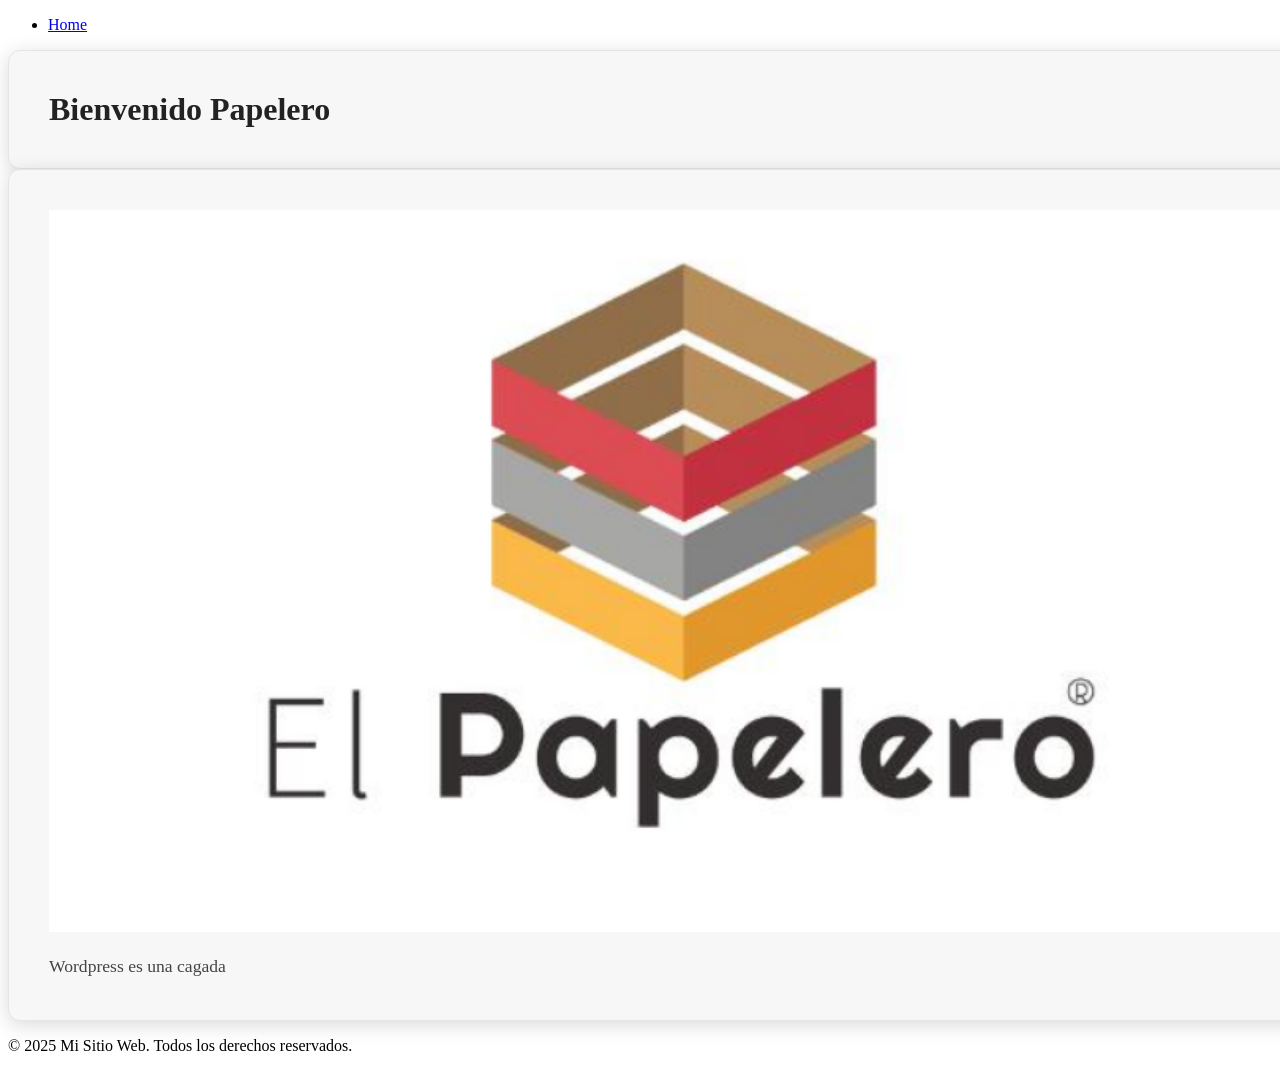
==== mySite/index.html @ 9d6e3746 "Primer commit web pape" ====
<!DOCTYPE html>
<html lang="es">

<head>
    <meta charset="UTF-8">
    <meta name="viewport" content="width=device-width, initial-scale=1.0">

    <!-- SEO -->
    <title>Mi Página Web</title>
    <meta name="description" content="Distribuidora mayorista y minorista de artículos de papelera, descartables, artículos de librería y artículos de oficina. Entrega rápida, amplio catálogo y precios competitivos para comercios, empresas y consumidores.">
    
    <meta name="keywords" content="papelera mayorista, papelera minorista, distribuidora de papelera, distribuidora de descartables, artículos de librería mayorista, venta de insumos de oficina, proveedor de artículos de librería, 
    venta de descartables para comercios, insumos descartables para negocios, papelería comercial, artículos escolares mayorista, útiles escolares económicos, productos de papel para empresas, servicios de distribución de papelera, productos de librería y oficina, 
    artículos descartables para gastronomía, venta de papel y cartón, insumos de limpieza y papel, 
    distribuidora de insumos comerciales, proveedor mayorista de descartables, proveedor de artículos de librería, papelera, libreria, productos descartables, venta mayorista, venta minorista, bandejas, bolsas, limpieza">
    
    <meta name="author" content="El Papelero">

    <!-- Open Graph (para redes sociales) -->
    <meta property="og:title" content="El Papelero - Venta de productos descartables y papelería">
    <meta property="og:description" content="Venta mayorista y minorista de productos descartables, papelera y libreria.">
    <meta property="og:image" content="assets/img/preview.jpg">
    <meta property="og:type" content="website">
    <meta property="og:locale" content="es_ES">

    <link rel="stylesheet" href="styles/style.css">
</head>

<body>

    <!-- HEADER reutilizable -->
    <div id="header"></div>

    <!-- CONTENIDO PRINCIPAL -->
    <main id="content">
        <div class="page-content">
             <h1>Bienvenido Papelero</h1>

        </div>
        <div class="page-content">

            <img src="assets/img/logo-papelero.jpg" alt=" logo el Papelero">
            <p> Wordpress es una cagada </p>


        </div>
       




    </main>

    <!-- FOOTER reutilizable -->
    <div id="footer"></div>

</body>

    <script src="scripts/main.js"></script>
    <script>
        // Cargar header y footer (si los tenés por separado)
        fetch("header.html").then(res => res.text()).then(html => document.getElementById("header").innerHTML = html);
        fetch("footer.html").then(res => res.text()).then(html => document.getElementById("footer").innerHTML = html);
    </script>


</html>
---- mySite/styles/style.css ----
/* VARIABLES GLOBALES (THEME) */
:root {

    /* Paleta de colores */
    --color-primario: #771414;      
    --color-secundario: #FFD500;    
    --color-fondo: #f7f7f7;
    --color-texto: #222;
    --color-texto-suave: #555;
    --color-blanco: #ffffff;

    /* Tipografías */
    --font-principal: "Inter", Arial, sans-serif;
    --font-titulos: "Poppins", sans-serif;

    /* Espaciado */
    --spacing-s: 8px;
    --spacing-m: 16px;
    --spacing-l: 32px;

    /* Bordes y sombras */
    --radius: 12px;
    --shadow: 0 4px 20px rgba(0,0,0,0.15);
}



/* Contenedor general del contenido */
#content {
    display: flex;
    flex-direction:column;             /* Centra el recuadro horizontalmente */
    justify-content: center;
    /* padding: 40px 20px;        Espaciado general */
}

/* Recuadro principal */
.page-content {
    display: flex;
    flex-direction: column;    /* Orden vertical */
    gap: 20px;                 /* Espacio entre h1 y p */
    
    width: 100%;
    /* max-width: 900px;          Tamaño del recuadro */
    background: var(--color-fondo);       /* Fondo blanco */
    padding: 40px;
    border-radius: 12px;       /* Bordes redondeados */
    box-shadow: var(--shadow); /* Sombra suave */
    
    border: 1px solid #e5e5e5; /* Ligerísimo borde */
}

/* Estilos del título */
.page-content h1 {
    font-size: 2rem;
    color: #222;
    margin: 0;
}

/* Estilos del párrafo */
.page-content p {
    font-size: 1.1rem;
    color: #444;
    line-height: 1.6;
    margin: 0;
}
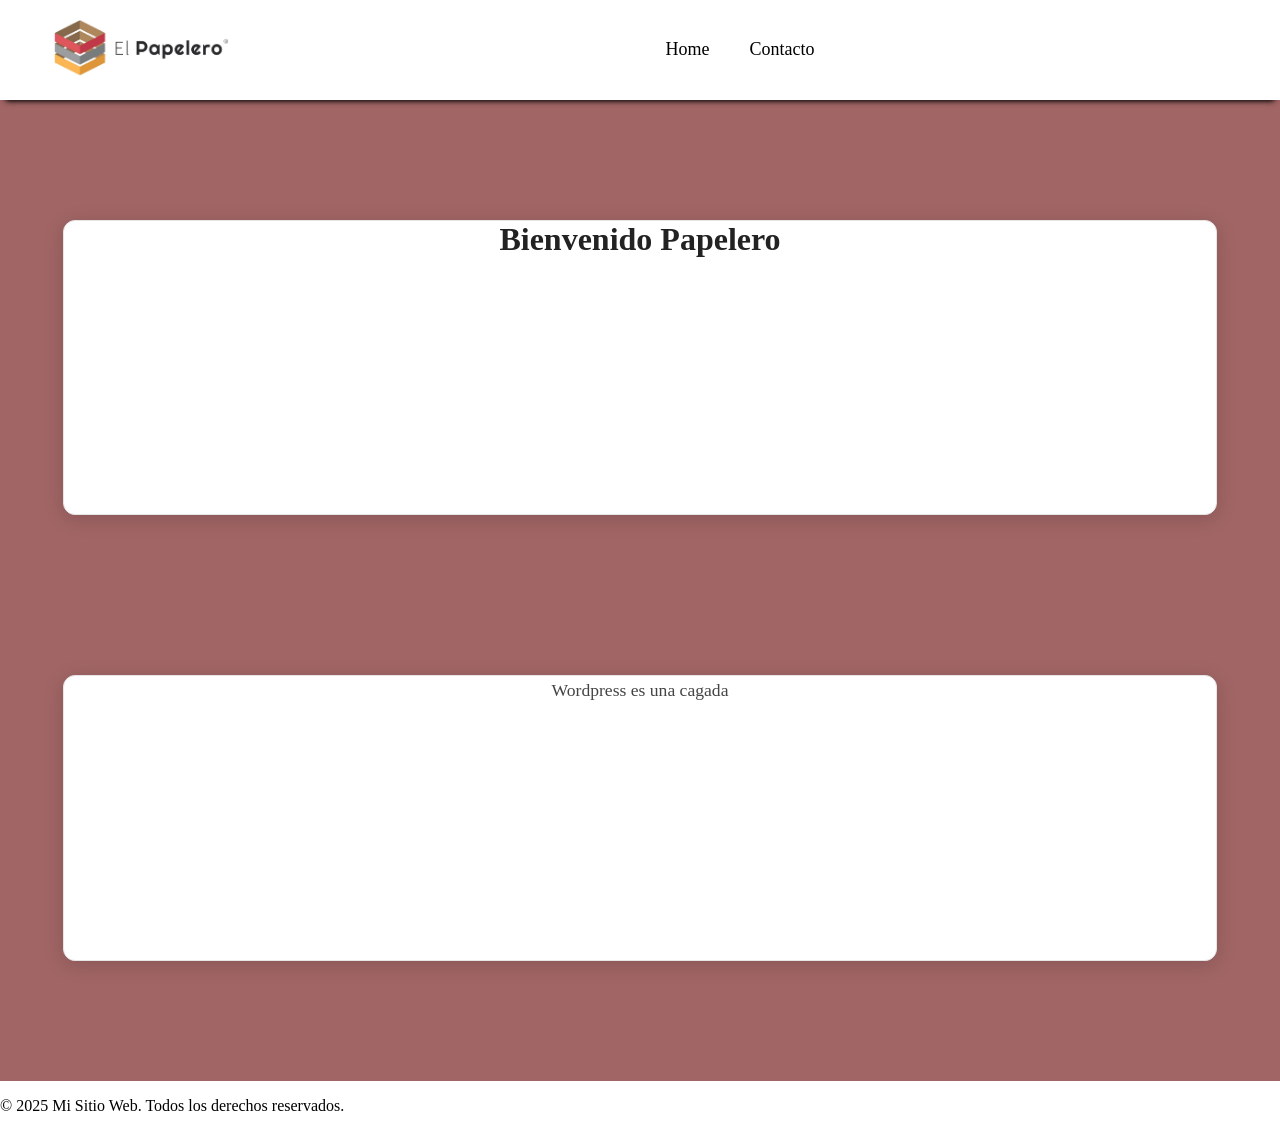
==== commit c5033c7a: "Refactor code structure for improved readability and maintainability" ====
--- a/mySite/index.html
+++ b/mySite/index.html
@@ -39,14 +39,12 @@
         </div>
         <div class="page-content">
 
-            <img src="assets/img/logo-papelero.jpg" alt=" logo el Papelero">
+            <!-- <img src="assets/img/logo-papelero.jpg" alt=" logo el Papelero"> -->
             <p> Wordpress es una cagada </p>
 
 
         </div>
        
-
-
 
 
     </main>
--- a/mySite/styles/style.css
+++ b/mySite/styles/style.css
@@ -4,9 +4,9 @@
 :root {
 
     /* Paleta de colores */
-    --color-primario: #771414;      
+    --color-primario: #a16565;      
     --color-secundario: #FFD500;    
-    --color-fondo: #f7f7f7;
+    --color-fondo: #ffffff;
     --color-texto: #222;
     --color-texto-suave: #555;
     --color-blanco: #ffffff;
@@ -25,26 +25,87 @@
     --shadow: 0 4px 20px rgba(0,0,0,0.15);
 }
 
-
+body, html {
+  margin: 0;
+  padding: 0;
+}
 
 /* Contenedor general del contenido */
 #content {
     display: flex;
-    flex-direction:column;             /* Centra el recuadro horizontalmente */
-    justify-content: center;
-    /* padding: 40px 20px;        Espaciado general */
+    flex-direction:column;            /* Centra el recuadro horizontalmente */
+    align-items: center;              /* Ocupa toda la altura de la pantalla */
+    background: var(--color-primario);   /* Color de fondo */
+    padding-top: 40px;
+    padding-bottom: 40px;        /*Espaciado general */
+     
+}
+
+#header {
+  
+  background:white;
+   position: relative;
+   z-index: 10;
+   box-shadow: 0 6px 6px -6px rgba(0, 0, 0, 0.9);
+   width: 100%;
+  max-width: 100%;
+}
+
+.header-content {
+  display: grid;
+  grid-template-columns: auto 1fr auto;
+  align-items: center;
+  padding: 20px 40px;
+  width: 100%;
+  box-sizing: border-box;
+  
+
+}
+
+/* izquierda: el logo */
+.left {
+  justify-self: start;
+}
+
+.center {
+  justify-self: center;
+}
+
+.right {
+  justify-self: end;
+}
+
+.logo-header-content {
+  width: 200px;   /* Ajustá el tamaño según prefieras */
+  height: auto;
+}
+
+
+.menu-list {
+  display: flex;
+  gap: 40px;
+  list-style: none;
+  margin: 0;
+  padding: 0;
+}
+
+.menu-list a {      /* Estilos de los enlaces del menú */
+  text-decoration: none;
+  color: #000;
+  font-size: 18px;
 }
 
 /* Recuadro principal */
 .page-content {
     display: flex;
     flex-direction: column;    /* Orden vertical */
-    gap: 20px;                 /* Espacio entre h1 y p */
-    
-    width: 100%;
-    /* max-width: 900px;          Tamaño del recuadro */
+    justify-content: center;
+    margin: 80px;                 /* Espacio entre h1 y p */
+    align-items: center;
+    width: 90%;               /* Ancho del recuadro */
+    max-width: 90%;          /*Tamaño del recuadro */
     background: var(--color-fondo);       /* Fondo blanco */
-    padding: 40px;
+    padding-bottom: 20%;
     border-radius: 12px;       /* Bordes redondeados */
     box-shadow: var(--shadow); /* Sombra suave */
     
@@ -64,4 +125,5 @@
     color: #444;
     line-height: 1.6;
     margin: 0;
-}+}
+
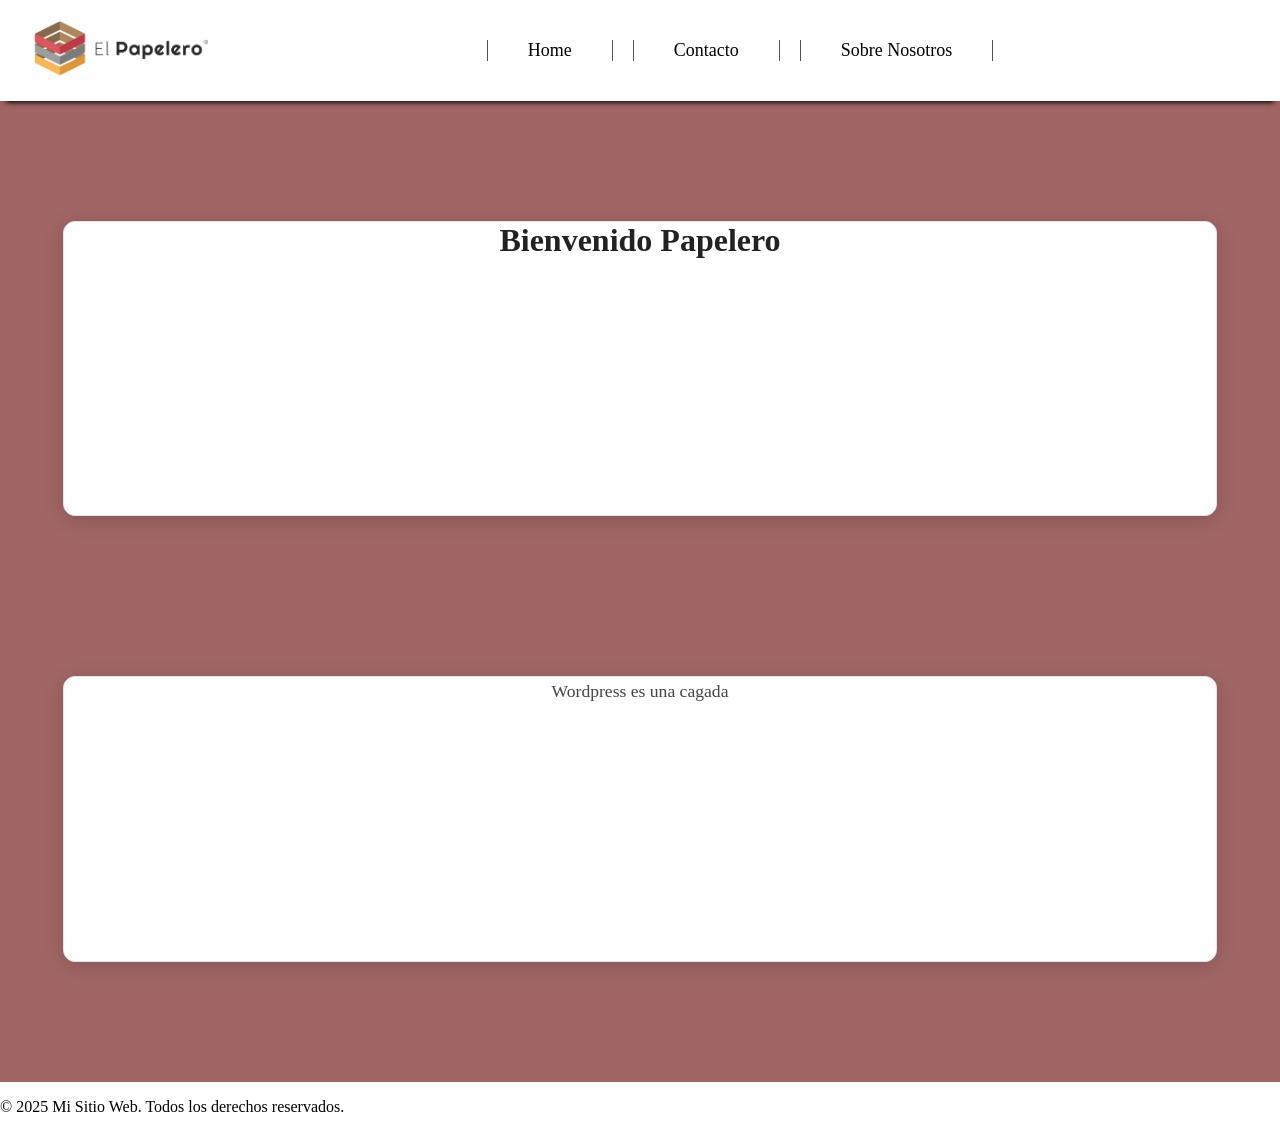
==== commit c998e961: "nuevos css para header y footer" ====
--- a/mySite/index.html
+++ b/mySite/index.html
@@ -24,6 +24,8 @@
     <meta property="og:locale" content="es_ES">
 
     <link rel="stylesheet" href="styles/style.css">
+    <link rel="stylesheet" href="styles/header.css">
+    <link rel="stylesheet" href="styles/footer.css">
 </head>
 
 <body>
--- a/mySite/styles/style.css
+++ b/mySite/styles/style.css
@@ -1,4 +1,3 @@
-
 
 /* VARIABLES GLOBALES (THEME) */
 :root {
@@ -41,59 +40,6 @@
      
 }
 
-#header {
-  
-  background:white;
-   position: relative;
-   z-index: 10;
-   box-shadow: 0 6px 6px -6px rgba(0, 0, 0, 0.9);
-   width: 100%;
-  max-width: 100%;
-}
-
-.header-content {
-  display: grid;
-  grid-template-columns: auto 1fr auto;
-  align-items: center;
-  padding: 20px 40px;
-  width: 100%;
-  box-sizing: border-box;
-  
-
-}
-
-/* izquierda: el logo */
-.left {
-  justify-self: start;
-}
-
-.center {
-  justify-self: center;
-}
-
-.right {
-  justify-self: end;
-}
-
-.logo-header-content {
-  width: 200px;   /* Ajustá el tamaño según prefieras */
-  height: auto;
-}
-
-
-.menu-list {
-  display: flex;
-  gap: 40px;
-  list-style: none;
-  margin: 0;
-  padding: 0;
-}
-
-.menu-list a {      /* Estilos de los enlaces del menú */
-  text-decoration: none;
-  color: #000;
-  font-size: 18px;
-}
 
 /* Recuadro principal */
 .page-content {
--- a/mySite/styles/header.css
+++ b/mySite/styles/header.css
@@ -0,0 +1,68 @@
+#header {
+  
+  background:white;
+   position: relative;
+   z-index: 10;
+   box-shadow: 0 6px 6px -6px rgba(0, 0, 0, 0.9);
+   width: 100%;
+  max-width: 100%;
+}
+
+.header-content {
+  display: grid;
+  grid-template-columns: auto 1fr auto;
+  align-items: center;
+  padding: 20px ;
+  width: 100%;
+  box-sizing: border-box;
+  
+
+}
+
+/* izquierda: el logo */
+.left {
+  justify-self: start;
+}
+
+.center {
+
+  justify-self: center;
+  
+}
+
+.right {
+  justify-self: end;
+}
+
+.logo-header-content {
+  width: 200px;   /* Ajustá el tamaño según prefieras */
+  height: auto;
+}
+
+
+.menu-list {
+  display: flex;
+  align-items: center;
+  list-style: none;
+  gap: 20px;
+  padding: 0 15px;  /* ← elimina el padding por defecto del UL */
+  margin: 20px;    /* ← opcional, para limpiar también el margin */
+  
+
+}
+
+.menu-list a {      /* Estilos de los enlaces del menú */
+  text-decoration: none;
+  color: #000;
+  font-size: 18px;
+  padding: 15px;
+  margin: 10px 10px 10px 10px  ;
+
+}
+
+.menu-list li {
+    padding: 0 15px;
+    border-left: 1px solid #555;   /* Línea antes */
+    border-right: 1px solid #555;  /* Línea después */
+}
+
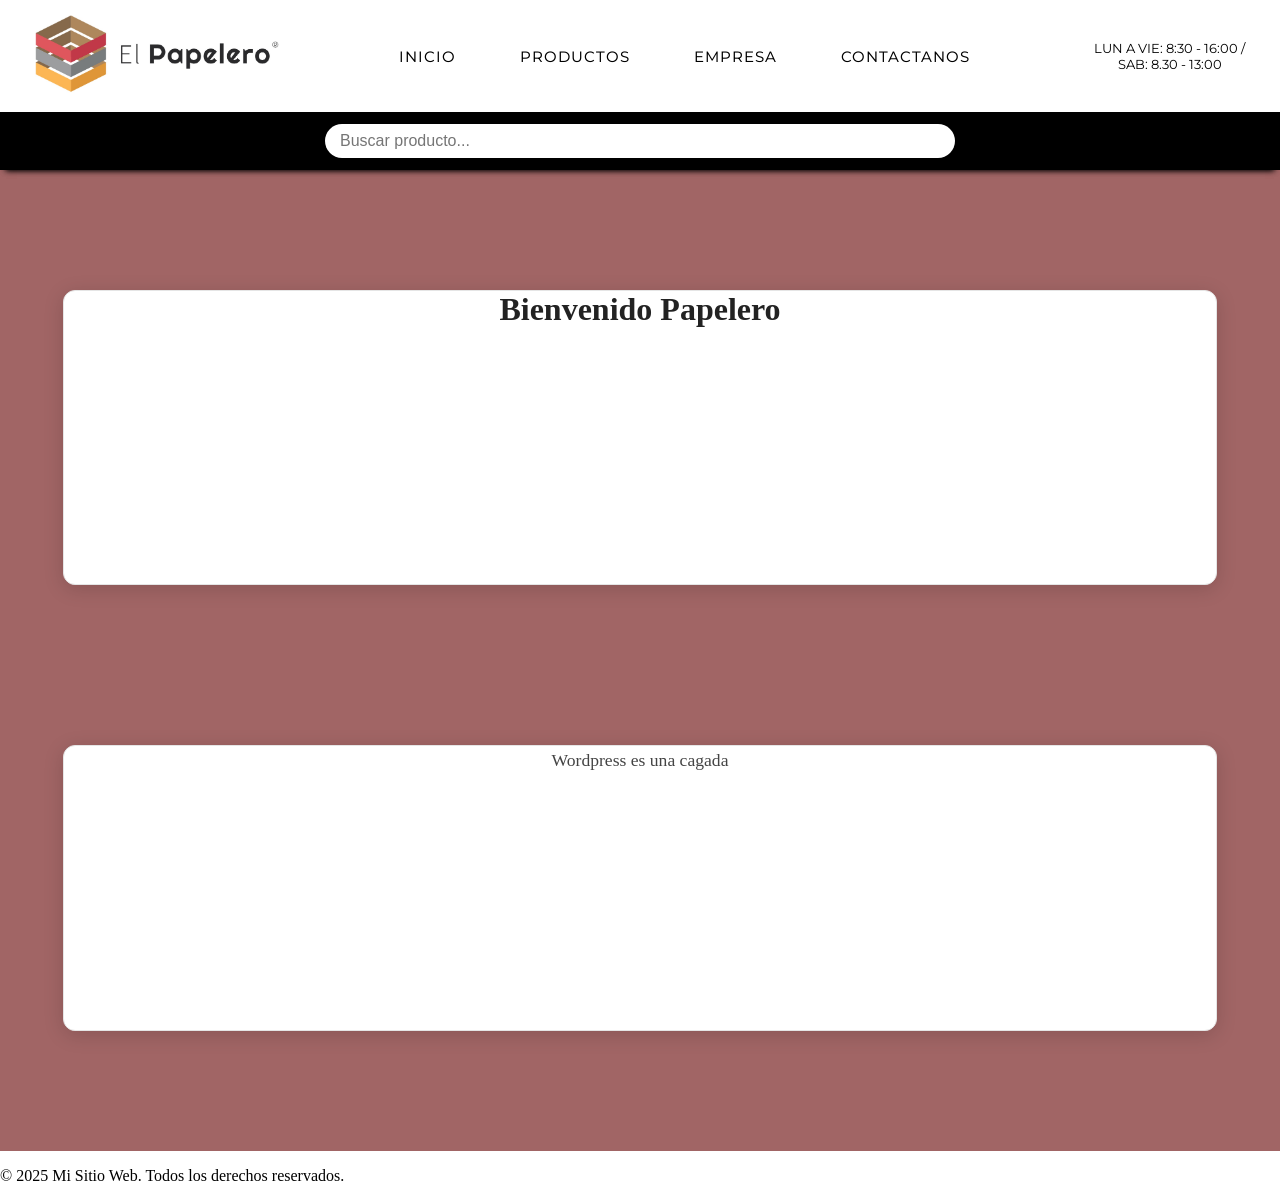
==== commit f1e03d44: "header + barra busqueda" ====
--- a/mySite/index.html
+++ b/mySite/index.html
@@ -26,6 +26,11 @@
     <link rel="stylesheet" href="styles/style.css">
     <link rel="stylesheet" href="styles/header.css">
     <link rel="stylesheet" href="styles/footer.css">
+    
+    <!-- FUENTE -->   
+    <link rel="preconnect" href="https://fonts.googleapis.com">
+    <link rel="preconnect" href="https://fonts.gstatic.com" crossorigin>
+    <link href="https://fonts.googleapis.com/css2?family=Montserrat:ital,wght@0,100..900;1,100..900&display=swap" rel="stylesheet">
 </head>
 
 <body>
--- a/mySite/styles/style.css
+++ b/mySite/styles/style.css
@@ -13,6 +13,7 @@
     /* Tipografías */
     --font-principal: "Inter", Arial, sans-serif;
     --font-titulos: "Poppins", sans-serif;
+    --font-header-menu: "Montserrat", sans-serif;
 
     /* Espaciado */
     --spacing-s: 8px;
--- a/mySite/styles/header.css
+++ b/mySite/styles/header.css
@@ -12,57 +12,113 @@
   display: grid;
   grid-template-columns: auto 1fr auto;
   align-items: center;
-  padding: 20px ;
+  padding: 15px ;
   width: 100%;
   box-sizing: border-box;
-  
 
 }
 
-/* izquierda: el logo */
+
 .left {
   justify-self: start;
 }
 
 .center {
-
+  padding: 10px;
   justify-self: center;
-  
 }
 
 .right {
   justify-self: end;
+} 
+
+.horarios {
+  display: flex;
+  flex-direction: column;
+  align-items: center;
+  font-size: 13px;
+  font-family: var(--font-header-menu);
+  padding: 20px;
 }
 
 .logo-header-content {
-  width: 200px;   /* Ajustá el tamaño según prefieras */
+  width: 280px;   /* Ajustá el tamaño según prefieras */
   height: auto;
 }
 
 
 .menu-list {
+  list-style: none;
+  padding: 0;
+  margin: 0;
   display: flex;
-  align-items: center;
-  list-style: none;
-  gap: 20px;
-  padding: 0 15px;  /* ← elimina el padding por defecto del UL */
-  margin: 20px;    /* ← opcional, para limpiar también el margin */
+  align-items:center;
   
-
-}
-
-.menu-list a {      /* Estilos de los enlaces del menú */
-  text-decoration: none;
-  color: #000;
-  font-size: 18px;
-  padding: 15px;
-  margin: 10px 10px 10px 10px  ;
-
 }
 
 .menu-list li {
-    padding: 0 15px;
-    border-left: 1px solid #555;   /* Línea antes */
-    border-right: 1px solid #555;  /* Línea después */
+  display: flex;
+  align-items: center;
+  
 }
 
+.menu-list li a {
+  text-decoration: none;
+  color: #000;
+  font-size: 15px;
+  padding: 15px 32px;
+  display: flex;
+  align-items: center;
+  height: 100%;
+  letter-spacing: 1px;
+  font-family: var(--font-header-menu);
+  font-weight: 440;
+  
+}
+
+
+/* .menu-list li:first-child {
+  border-left: 2px solid #3d3838;
+}  */
+
+
+/* líneas entre elementos y al final */
+/* .menu-list li {
+  border-right: 2px solid #3d3838;
+}  */
+
+
+/* hover */
+.menu-list li :hover {
+  color: white;
+  background-color: var(--color-primario);
+  transition: background-color 0.3s ease;
+}
+
+
+.search-bar {
+    background-color: #000000; /* Fondo negro */
+    width: 100%;
+    display: flex;             /* Activa Flexbox */
+    justify-content: center;   /* Centra horizontalmente */
+    align-items: center;       /* Centra verticalmente */
+    padding: 12px 0;           /* Espacio arriba y abajo */
+    
+}
+
+.search-bar input#busqueda {
+    width: 50%;                /* Ocupa el 50% del ancho de la pantalla */
+    max-width: 600px;          /* Que no sea gigante en pantallas muy grandes */
+    padding: 8px 15px;
+    border-radius: 20px;       /* Bordes redondeados */
+    border: none;
+    outline: none;
+    font-size: 1rem;
+}
+
+/* Efecto opcional al hacer click en el input */
+.search-bar input#busqueda:focus {
+    box-shadow: 0 0 6px var(--color-secundario); /* Usa tu variable de color amarillo */
+}
+
+
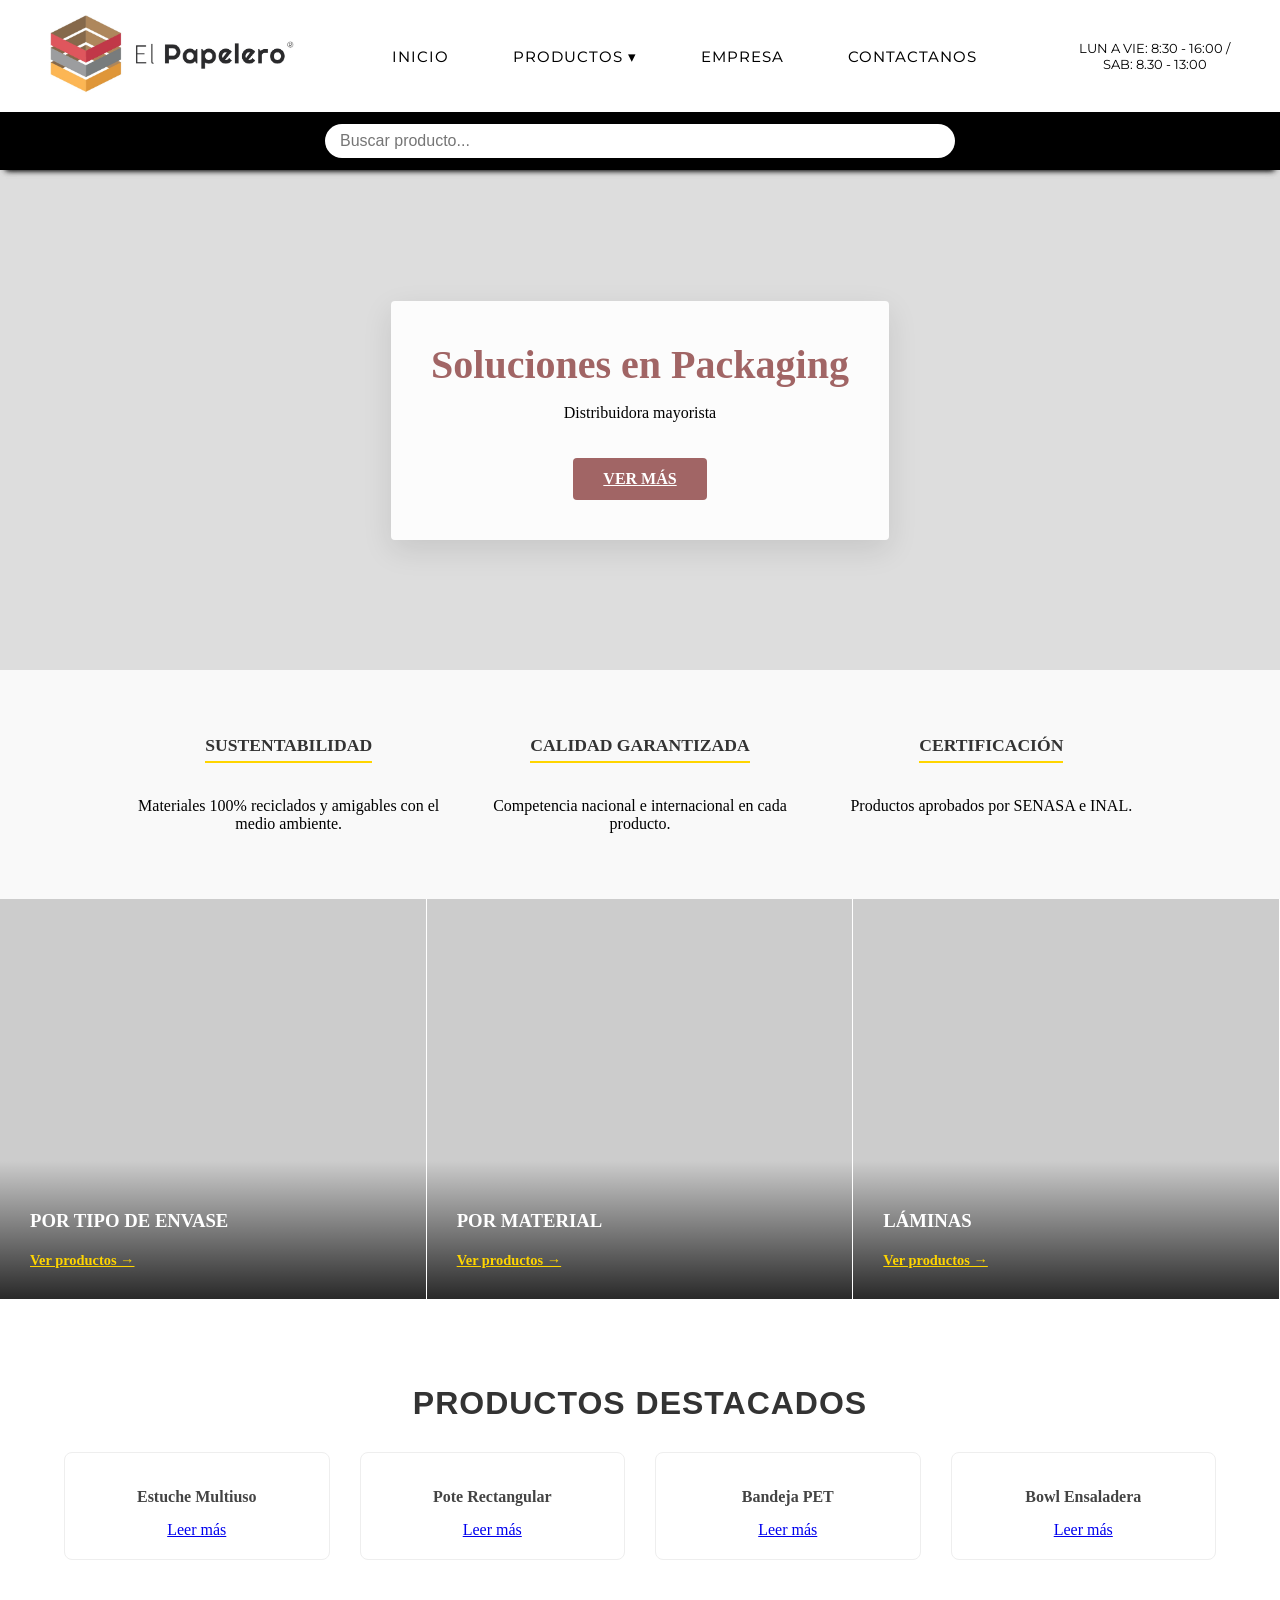
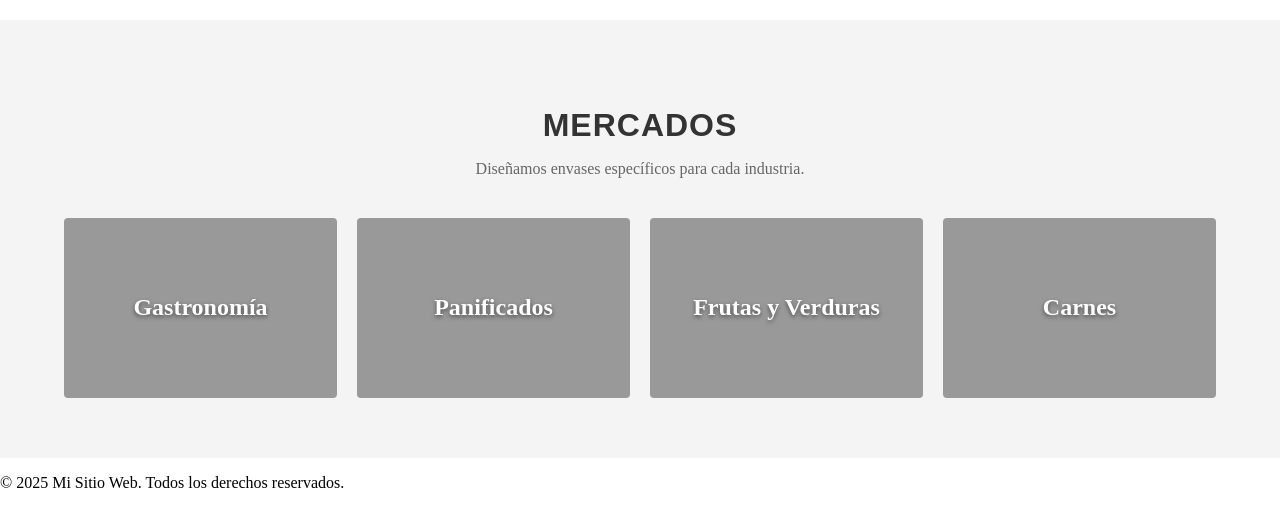
==== commit bc8b26ac: "home" ====
--- a/mySite/index.html
+++ b/mySite/index.html
@@ -26,6 +26,7 @@
     <link rel="stylesheet" href="styles/style.css">
     <link rel="stylesheet" href="styles/header.css">
     <link rel="stylesheet" href="styles/footer.css">
+    <link rel="stylesheet" href="styles/home.css">
     
     <!-- FUENTE -->   
     <link rel="preconnect" href="https://fonts.googleapis.com">
@@ -35,37 +36,27 @@
 
 <body>
 
-    <!-- HEADER reutilizable -->
+    <!-- HEADER  -->
     <div id="header"></div>
 
     <!-- CONTENIDO PRINCIPAL -->
     <main id="content">
-        <div class="page-content">
-             <h1>Bienvenido Papelero</h1>
-
-        </div>
-        <div class="page-content">
-
-            <!-- <img src="assets/img/logo-papelero.jpg" alt=" logo el Papelero"> -->
-            <p> Wordpress es una cagada </p>
-
-
-        </div>
-       
-
-
+      
+      <div id="home"></div>
+      
     </main>
 
-    <!-- FOOTER reutilizable -->
+    <!-- FOOTER  -->
     <div id="footer"></div>
 
 </body>
 
     <script src="scripts/main.js"></script>
     <script>
-        // Cargar header y footer (si los tenés por separado)
+        // Cargar header y footer 
         fetch("header.html").then(res => res.text()).then(html => document.getElementById("header").innerHTML = html);
         fetch("footer.html").then(res => res.text()).then(html => document.getElementById("footer").innerHTML = html);
+        fetch("home.html").then(res => res.text()).then(html => document.getElementById("home").innerHTML = html);
     </script>
 
 
--- a/mySite/styles/style.css
+++ b/mySite/styles/style.css
@@ -32,45 +32,13 @@
 
 /* Contenedor general del contenido */
 #content {
-    display: flex;
-    flex-direction:column;            /* Centra el recuadro horizontalmente */
-    align-items: center;              /* Ocupa toda la altura de la pantalla */
-    background: var(--color-primario);   /* Color de fondo */
-    padding-top: 40px;
-    padding-bottom: 40px;        /*Espaciado general */
-     
+    width: 100%;
+    max-width: 100%;
+    padding: 0;
+    background: #fff; /* Fondo blanco limpio como Bandex */
+    display: block;   /* Quitamos el flex anterior para manejar bloques normales */
 }
 
 
-/* Recuadro principal */
-.page-content {
-    display: flex;
-    flex-direction: column;    /* Orden vertical */
-    justify-content: center;
-    margin: 80px;                 /* Espacio entre h1 y p */
-    align-items: center;
-    width: 90%;               /* Ancho del recuadro */
-    max-width: 90%;          /*Tamaño del recuadro */
-    background: var(--color-fondo);       /* Fondo blanco */
-    padding-bottom: 20%;
-    border-radius: 12px;       /* Bordes redondeados */
-    box-shadow: var(--shadow); /* Sombra suave */
-    
-    border: 1px solid #e5e5e5; /* Ligerísimo borde */
-}
 
-/* Estilos del título */
-.page-content h1 {
-    font-size: 2rem;
-    color: #222;
-    margin: 0;
-}
 
-/* Estilos del párrafo */
-.page-content p {
-    font-size: 1.1rem;
-    color: #444;
-    line-height: 1.6;
-    margin: 0;
-}
-
--- a/mySite/styles/header.css
+++ b/mySite/styles/header.css
@@ -9,28 +9,17 @@
 }
 
 .header-content {
-  display: grid;
-  grid-template-columns: auto 1fr auto;
+  display: flex;
   align-items: center;
+  justify-content: center;
+  gap: 50px; 
+  height: 100%;
   padding: 15px ;
   width: 100%;
   box-sizing: border-box;
 
 }
 
-
-.left {
-  justify-self: start;
-}
-
-.center {
-  padding: 10px;
-  justify-self: center;
-}
-
-.right {
-  justify-self: end;
-} 
 
 .horarios {
   display: flex;
@@ -77,19 +66,8 @@
 }
 
 
-/* .menu-list li:first-child {
-  border-left: 2px solid #3d3838;
-}  */
-
-
-/* líneas entre elementos y al final */
-/* .menu-list li {
-  border-right: 2px solid #3d3838;
-}  */
-
-
 /* hover */
-.menu-list li :hover {
+.menu-list > li > a:hover {
   color: white;
   background-color: var(--color-primario);
   transition: background-color 0.3s ease;
@@ -122,3 +100,63 @@
 }
 
 
+
+
+
+
+/* --- ESTILOS DEL SUBMENÚ DESPLEGABLE --- */
+
+/* Aseguramos que el li padre sea la referencia de posición */
+.menu-list li {
+    position: relative;
+}
+
+/* Estilo inicial del submenú (oculto) */
+.submenu {
+    display: none;          /* Oculto por defecto */
+    position: absolute;     /* Flota sobre el contenido */
+    top: 100%;              /* Aparece justo debajo del botón */
+    left: 0;
+    background-color: white;
+    min-width: 200px;       /* Ancho mínimo */
+    box-shadow: 0 8px 16px rgba(0,0,0,0.2); /* Sombra para resaltar */
+    z-index: 100;           /* Asegura que esté por encima de todo */
+    padding: 0;
+    flex-direction: column; /* Elementos uno debajo del otro */
+}
+
+/* MOSTRAR el menú cuando pasas el mouse por el li padre */
+.menu-list li:hover .submenu {
+    display: flex;
+}
+
+/* Ajustes para los items del submenú */
+.submenu li {
+   display: block;  
+   border: none;           /* Quitamos los bordes del menú principal */
+    width: 100%;            /* Ocupa todo el ancho */
+    text-align: center;
+}
+
+.submenu li a {
+    padding: 12px 16px;     /* Espaciado interno cómodo */
+    font-size: 14px;        /* Un poco más chico que el menú principal */
+    display: block;
+    text-align: center;       /* Texto alineado a la izquierda */
+    border-bottom: 1px solid #eee; /* Separador sutil */
+
+    /* Reseteamos cosas que podrían heredarse del menú principal */
+    height: auto;           
+    font-weight: normal;
+}
+
+/* Quitar el borde del último elemento */
+.submenu li:last-child a {
+    border-bottom: none;
+}
+
+/* Hover específico para los items del submenú */
+.submenu li a:hover {
+  background-color: gray; /* Usa tu color rojo */
+  color: white;
+}
--- a/mySite/styles/home.css
+++ b/mySite/styles/home.css
@@ -0,0 +1,173 @@
+/* Títulos de secciones */
+.section-title {
+    text-align: center;
+    font-size: 2rem;
+    color: #333;
+    margin-bottom: 10px;
+    font-family: var(--font-titulos);
+    text-transform: uppercase;
+    letter-spacing: 1px;
+}
+
+.section-subtitle {
+    text-align: center;
+    color: #666;
+    margin-bottom: 40px;
+}
+
+/* --- SECCIÓN 1: HERO / BANNER --- */
+.hero-section {
+    width: 100%;
+    height: 500px; /* Altura del banner */
+    background-color: #ddd; /* Color gris mientras no haya imagen */
+    display: flex;
+    align-items: center;
+    justify-content: center;
+    position: relative;
+    text-align: center;
+}
+
+.hero-content {
+    background: rgba(255, 255, 255, 0.9);
+    padding: 40px;
+    max-width: 600px;
+    border-radius: 4px;
+    box-shadow: 0 10px 30px rgba(0,0,0,0.1);
+}
+
+.hero-content h2 {
+    font-size: 2.5rem;
+    color: var(--color-primario);
+    margin: 0 0 15px 0;
+}
+
+.btn-vermas {
+    display: inline-block;
+    margin-top: 20px;
+    padding: 12px 30px;
+    background-color: var(--color-primario);
+    color: white;
+    text-transform: uppercase;
+    font-weight: bold;
+    border-radius: 4px;
+    transition: background 0.3s;
+}
+
+.btn-vermas:hover {
+    background-color: #333;
+}
+
+/* --- SECCIÓN 2: BARRA DE CARACTERÍSTICAS --- */
+.features-bar {
+    display: flex;
+    justify-content: space-around;
+    padding: 50px 10%;
+    background-color: #f9f9f9;
+    flex-wrap: wrap;
+    gap: 30px;
+}
+
+.feature-item {
+    flex: 1;
+    min-width: 250px;
+    text-align: center;
+}
+
+.feature-item h3 {
+    font-size: 1.1rem;
+    color: #333;
+    margin-top: 15px;
+    border-bottom: 2px solid var(--color-secundario); /* Línea amarilla decorativa */
+    display: inline-block;
+    padding-bottom: 5px;
+}
+
+/* --- SECCIÓN 3: CATEGORÍAS GRANDES --- */
+.main-categories {
+    display: flex;
+    height: 400px; /* Altura de la franja */
+}
+
+.category-card {
+    flex: 1;
+    background-color: #ccc; /* Gris oscurito placeholder imagen */
+    position: relative;
+    display: flex;
+    align-items: flex-end; /* Texto abajo */
+    border-right: 1px solid white;
+    transition: flex 0.4s; /* Efecto suave al pasar el mouse */
+}
+
+.category-card:hover {
+    flex: 1.5; /* Se agranda un poco al pasar el mouse */
+}
+
+.cat-info {
+    background: linear-gradient(to top, rgba(0,0,0,0.8), transparent);
+    width: 100%;
+    padding: 30px;
+    color: white;
+}
+
+.cat-info a {
+    color: var(--color-secundario);
+    font-weight: bold;
+    font-size: 0.9rem;
+}
+
+/* --- SECCIÓN 4: PRODUCTOS DESTACADOS --- */
+.featured-products {
+    padding: 60px 5%;
+    background-color: white;
+}
+
+.products-grid {
+    display: grid;
+    grid-template-columns: repeat(auto-fit, minmax(200px, 1fr));
+    gap: 30px;
+    margin-top: 30px;
+}
+
+.product-item {
+    border: 1px solid #eee;
+    padding: 20px;
+    text-align: center;
+    border-radius: 8px;
+    transition: transform 0.2s;
+}
+
+.product-item:hover {
+    transform: translateY(-5px);
+    box-shadow: 0 5px 15px rgba(0,0,0,0.1);
+}
+
+.product-item h4 {
+    margin: 15px 0;
+    color: #444;
+}
+
+/* --- SECCIÓN 5: MERCADOS --- */
+.markets-section {
+    padding: 60px 5%;
+    background-color: #f4f4f4;
+    text-align: center;
+}
+
+.markets-grid {
+    display: grid;
+    grid-template-columns: repeat(auto-fit, minmax(250px, 1fr));
+    gap: 20px;
+}
+
+.market-item {
+    height: 180px;
+    background-color: #999; /* Gris placeholder imagen */
+    display: flex;
+    align-items: center;
+    justify-content: center;
+    color: white;
+    font-size: 1.5rem;
+    font-weight: bold;
+    text-shadow: 0 2px 4px rgba(0,0,0,0.5);
+    border-radius: 4px;
+}
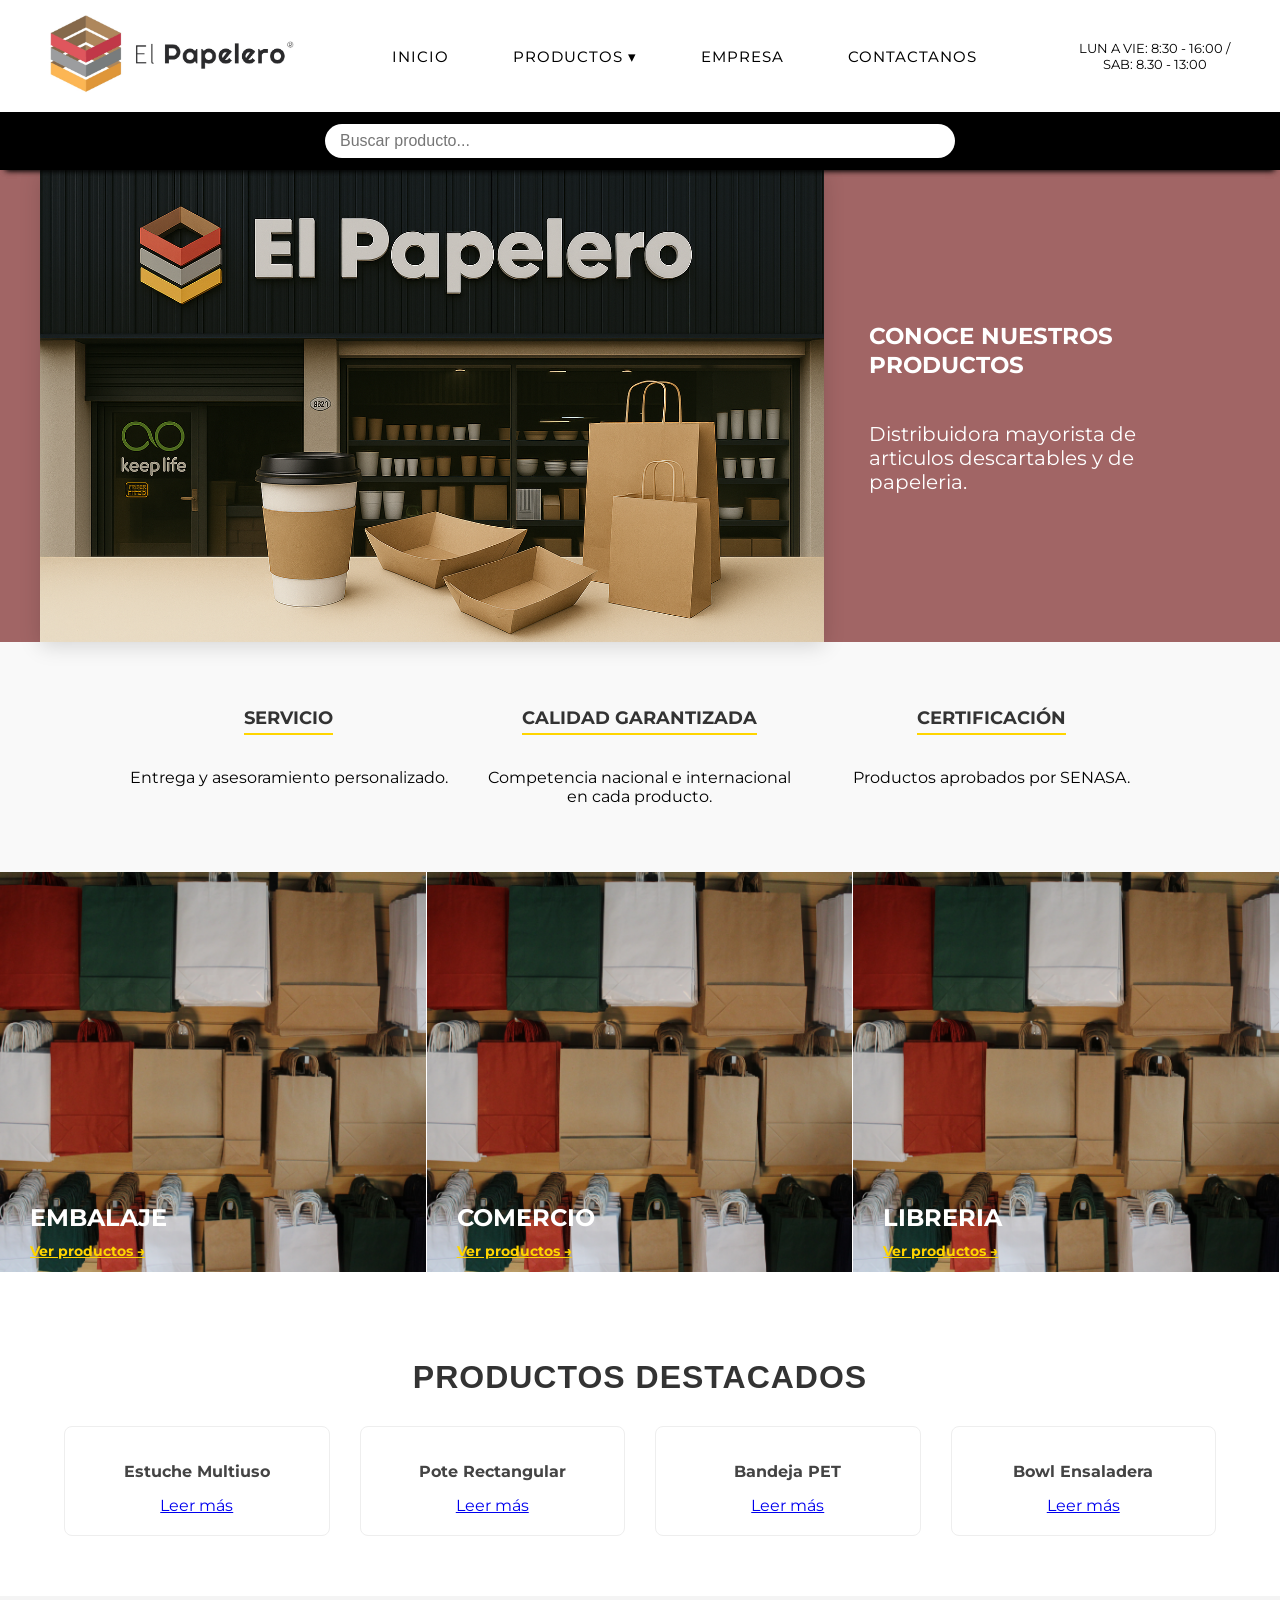
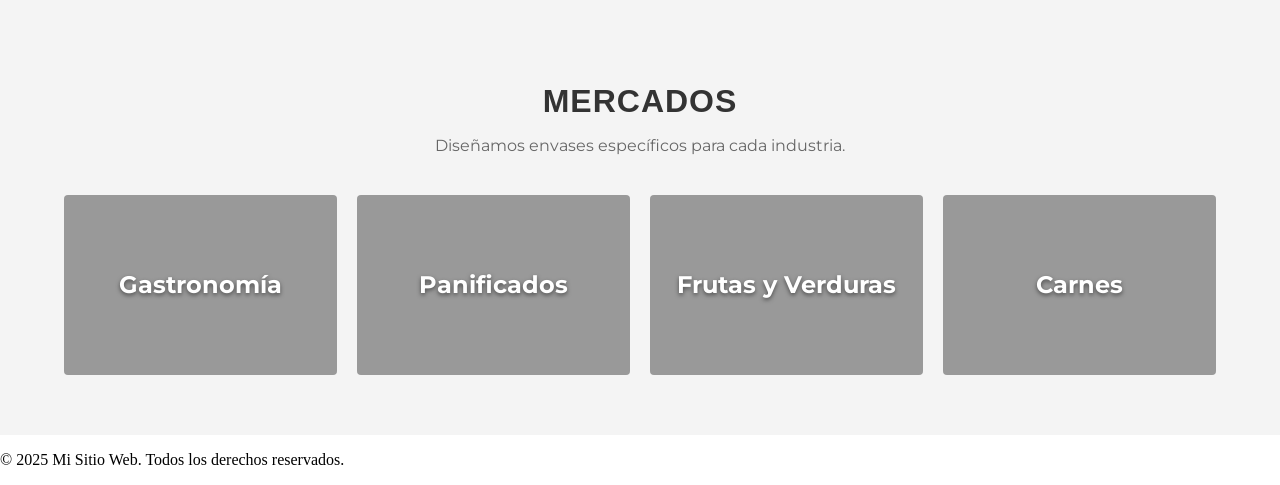
==== commit 90501a63: "contactanos html + css" ====
--- a/mySite/index.html
+++ b/mySite/index.html
@@ -6,7 +6,7 @@
     <meta name="viewport" content="width=device-width, initial-scale=1.0">
 
     <!-- SEO -->
-    <title>Mi Página Web</title>
+    <title>El Papelero</title>
     <meta name="description" content="Distribuidora mayorista y minorista de artículos de papelera, descartables, artículos de librería y artículos de oficina. Entrega rápida, amplio catálogo y precios competitivos para comercios, empresas y consumidores.">
     
     <meta name="keywords" content="papelera mayorista, papelera minorista, distribuidora de papelera, distribuidora de descartables, artículos de librería mayorista, venta de insumos de oficina, proveedor de artículos de librería, 
@@ -45,7 +45,7 @@
       <div id="home"></div>
       
     </main>
-
+ 
     <!-- FOOTER  -->
     <div id="footer"></div>
 
--- a/mySite/styles/style.css
+++ b/mySite/styles/style.css
@@ -35,8 +35,9 @@
     width: 100%;
     max-width: 100%;
     padding: 0;
-    background: #fff; /* Fondo blanco limpio como Bandex */
+    background: #fff; 
     display: block;   /* Quitamos el flex anterior para manejar bloques normales */
+    text-decoration: none;
 }
 
 
--- a/mySite/styles/home.css
+++ b/mySite/styles/home.css
@@ -18,21 +18,53 @@
 /* --- SECCIÓN 1: HERO / BANNER --- */
 .hero-section {
     width: 100%;
-    height: 500px; /* Altura del banner */
+    /*height: 500px; /* Altura del banner */
     background-color: #ddd; /* Color gris mientras no haya imagen */
     display: flex;
     align-items: center;
     justify-content: center;
-    position: relative;
-    text-align: center;
-}
+   
+    background: var(--color-primario);
+    box-shadow: 0 10px 30px rgba(0,0,0,0.1); 
+}
+
+.banner-section {
+    display: flex;
+    width: 100%;
+    max-width: 1200px;
+    /* gap: 20px;
+    padding: 20px; */
+    justify-content: center;
+}
+
+.img-banner img {
+    width: 100%;
+    height: 100%;
+    max-width: 100%;
+    
+    box-shadow: var(--shadow);
+}
+
+.text-banner {
+    color: white;
+    display: flex;
+    flex-direction: column;
+    justify-content: center;
+    max-width: 500px;
+    text-align: left;
+    font-family: var(--font-header-menu);
+    font-size: 20px;
+    padding: 45px;
+  
+}
+
 
 .hero-content {
-    background: rgba(255, 255, 255, 0.9);
-    padding: 40px;
+    
+    /* padding: 40px;
     max-width: 600px;
-    border-radius: 4px;
-    box-shadow: 0 10px 30px rgba(0,0,0,0.1);
+    border-radius: 4px;*/
+    box-shadow: 0 10px 30px rgba(0,0,0,0.1); 
 }
 
 .hero-content h2 {
@@ -65,6 +97,7 @@
     background-color: #f9f9f9;
     flex-wrap: wrap;
     gap: 30px;
+    font-family: var(--font-header-menu);
 }
 
 .feature-item {
@@ -86,6 +119,7 @@
 .main-categories {
     display: flex;
     height: 400px; /* Altura de la franja */
+     font-family: var(--font-header-menu);
 }
 
 .category-card {
@@ -98,6 +132,17 @@
     transition: flex 0.4s; /* Efecto suave al pasar el mouse */
 }
 
+.category-card img {
+    position: absolute;
+    top: 0;
+    left: 0;
+    width: 100%;
+    height: 100%;
+    object-fit: cover;
+    z-index: 1;
+    border-right: 1px solid white;
+}
+
 .category-card:hover {
     flex: 1.5; /* Se agranda un poco al pasar el mouse */
 }
@@ -113,12 +158,22 @@
     color: var(--color-secundario);
     font-weight: bold;
     font-size: 0.9rem;
+    z-index: 100;
+    position: absolute;
+}
+
+.cat-info h3 {
+    margin: 0 0 10px 0;
+    font-size: 1.5rem;
+    z-index: 100;
+    position: relative;
 }
 
 /* --- SECCIÓN 4: PRODUCTOS DESTACADOS --- */
 .featured-products {
     padding: 60px 5%;
     background-color: white;
+     font-family: var(--font-header-menu);
 }
 
 .products-grid {
@@ -151,6 +206,7 @@
     padding: 60px 5%;
     background-color: #f4f4f4;
     text-align: center;
+     font-family: var(--font-header-menu);
 }
 
 .markets-grid {
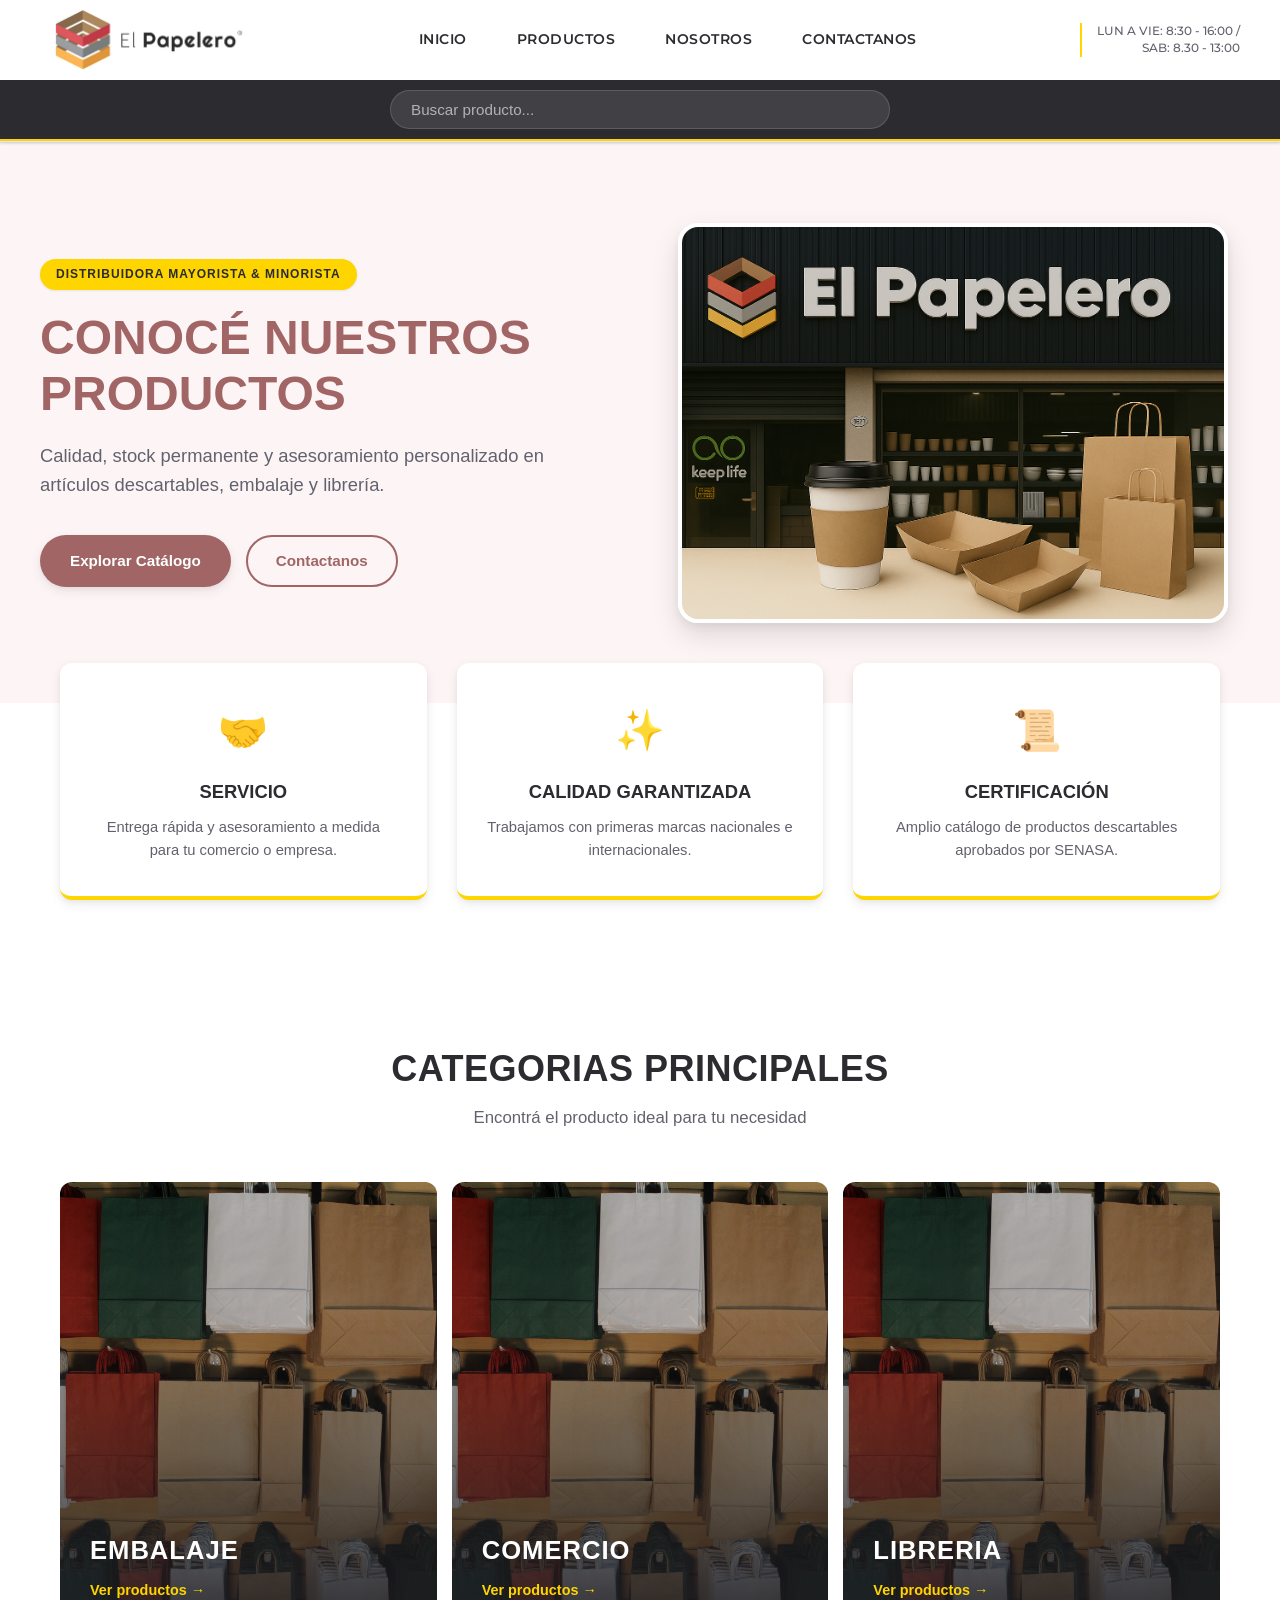
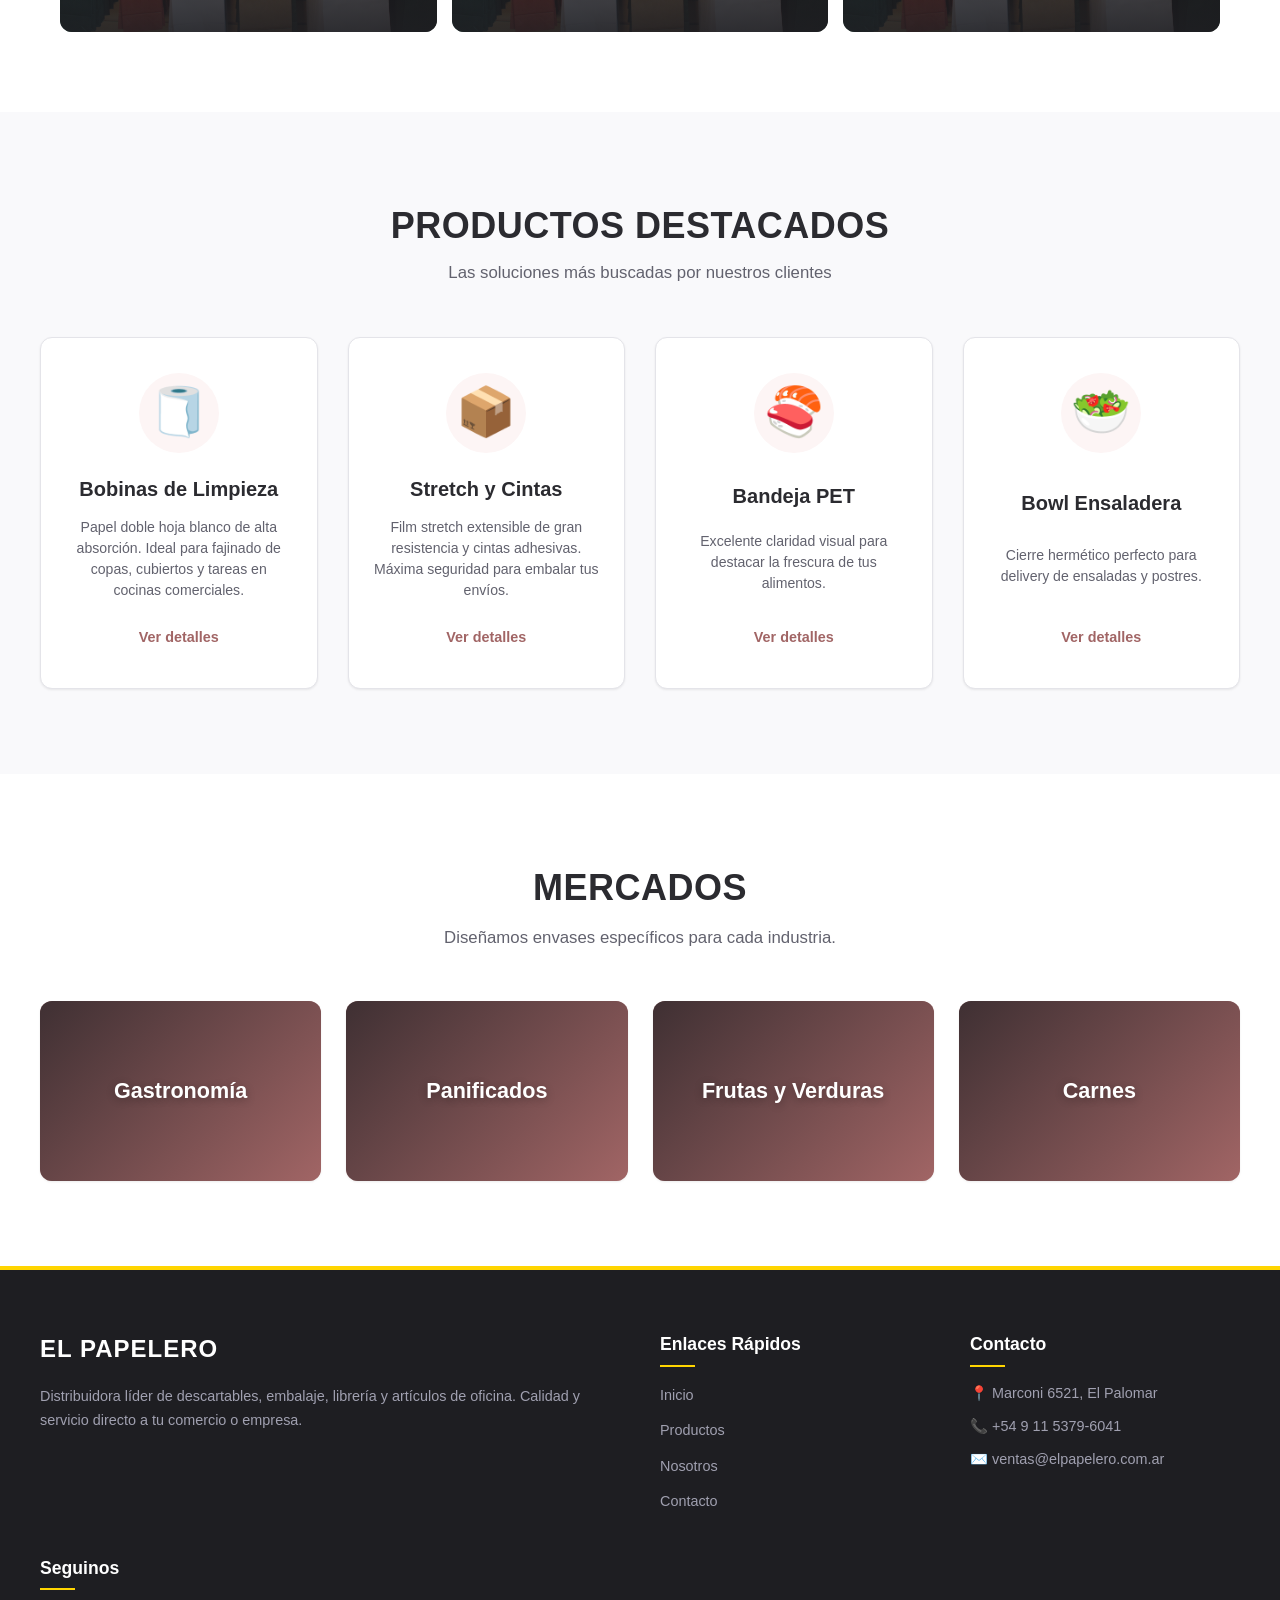
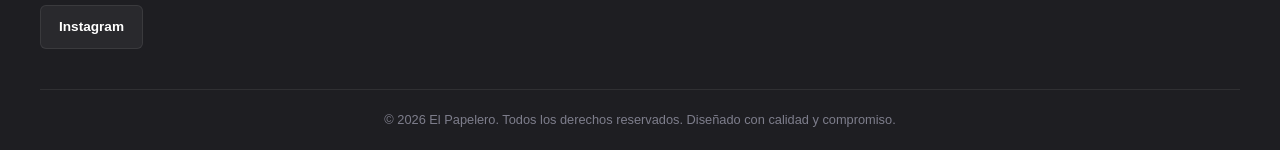
==== commit 5ea215eb: "seccion Nosotros" ====
--- a/mySite/index.html
+++ b/mySite/index.html
@@ -7,7 +7,8 @@
 
     <!-- SEO -->
     <title>El Papelero</title>
-    <meta name="description" content="Distribuidora mayorista y minorista de artículos de papelera, descartables, artículos de librería y artículos de oficina. Entrega rápida, amplio catálogo y precios competitivos para comercios, empresas y consumidores.">
+    <meta name="description" content="Distribuidora mayorista y minorista de artículos de papelera, descartables, artículos de librería y artículos de oficina. Entrega rápida, amplio catálogo y precios competitivos para comercios, empresas y consumidores. 
+    Conozca la trayectoria de El Papelero, nuestra fabricación de polietileno, salón de ventas al público, cobertura de reparto propio en GBA/CABA e insumos mayoristas y minoristas.">
     
     <meta name="keywords" content="papelera mayorista, papelera minorista, distribuidora de papelera, distribuidora de descartables, artículos de librería mayorista, venta de insumos de oficina, proveedor de artículos de librería, 
     venta de descartables para comercios, insumos descartables para negocios, papelería comercial, artículos escolares mayorista, útiles escolares económicos, productos de papel para empresas, servicios de distribución de papelera, productos de librería y oficina, 
--- a/mySite/styles/style.css
+++ b/mySite/styles/style.css
@@ -1,33 +1,58 @@
 
 /* VARIABLES GLOBALES (THEME) */
 :root {
-
     /* Paleta de colores */
-    --color-primario: #a16565;      
-    --color-secundario: #FFD500;    
+    --color-primario: #a16565;          /* Terracota papelero original */
+    --color-primario-oscuro: #854f4f;   /* Terracota más intenso para hovers/contrastes */
+    --color-primario-suave: #fdf5f5;    /* Fondo muy claro con matiz terracota */
+    --color-secundario: #FFD500;        /* Amarillo de destaque original */
+    --color-secundario-oscuro: #e6c000; /* Amarillo para hovers */
     --color-fondo: #ffffff;
-    --color-texto: #222;
-    --color-texto-suave: #555;
+    --color-fondo-suave: #f9f9fb;       /* Fondo alternativo moderno */
+    --color-texto: #2b2b30;             /* Texto oscuro de alta legibilidad */
+    --color-texto-suave: #62626e;       /* Texto secundario */
     --color-blanco: #ffffff;
+    --color-borde: #e4e4e9;             /* Borde sutil */
 
     /* Tipografías */
-    --font-principal: "Inter", Arial, sans-serif;
+    --font-principal: "Inter", -apple-system, BlinkMacSystemFont, "Segoe UI", Roboto, sans-serif;
     --font-titulos: "Poppins", sans-serif;
     --font-header-menu: "Montserrat", sans-serif;
 
-    /* Espaciado */
-    --spacing-s: 8px;
-    --spacing-m: 16px;
-    --spacing-l: 32px;
+    /* Bordes */
+    --radius-sm: 6px;
+    --radius-md: 12px;
+    --radius-lg: 20px;
+    --radius-full: 9999px;
 
-    /* Bordes y sombras */
-    --radius: 12px;
-    --shadow: 0 4px 20px rgba(0,0,0,0.15);
+    /* Sombras premium */
+    --shadow-sm: 0 1px 3px rgba(0, 0, 0, 0.05), 0 1px 2px rgba(0, 0, 0, 0.03);
+    --shadow-md: 0 4px 12px rgba(0, 0, 0, 0.08), 0 2px 4px rgba(0, 0, 0, 0.04);
+    --shadow-lg: 0 12px 28px rgba(0, 0, 0, 0.12), 0 4px 8px rgba(0, 0, 0, 0.06);
+    --shadow-inset: inset 0 2px 4px rgba(0, 0, 0, 0.06);
+
+    /* Transiciones */
+    --transition-fast: 0.15s cubic-bezier(0.4, 0, 0.2, 1);
+    --transition-normal: 0.25s cubic-bezier(0.4, 0, 0.2, 1);
+    --transition-slow: 0.4s cubic-bezier(0.4, 0, 0.2, 1);
 }
 
-body, html {
-  margin: 0;
-  padding: 0;
+* {
+    box-sizing: border-box;
+    margin: 0;
+    padding: 0;
+}
+
+html {
+    scroll-behavior: smooth;
+}
+
+body {
+    background-color: var(--color-fondo);
+    color: var(--color-texto);
+    font-family: var(--font-principal);
+    line-height: 1.6;
+    -webkit-font-smoothing: antialiased;
 }
 
 /* Contenedor general del contenido */
@@ -35,8 +60,8 @@
     width: 100%;
     max-width: 100%;
     padding: 0;
-    background: #fff; 
-    display: block;   /* Quitamos el flex anterior para manejar bloques normales */
+    background: var(--color-fondo); 
+    display: block;
     text-decoration: none;
 }
 
--- a/mySite/styles/header.css
+++ b/mySite/styles/header.css
@@ -1,162 +1,316 @@
 #header {
-  
-  background:white;
-   position: relative;
-   z-index: 10;
-   box-shadow: 0 6px 6px -6px rgba(0, 0, 0, 0.9);
-   width: 100%;
-  max-width: 100%;
+    background: var(--color-blanco);
+    position: sticky;
+    top: 0;
+    z-index: 1000;
+    box-shadow: var(--shadow-sm);
+    width: 100%;
+    transition: var(--transition-normal);
+    border-bottom: 1px solid var(--color-borde);
 }
 
 .header-content {
-  display: flex;
-  align-items: center;
-  justify-content: center;
-  gap: 50px; 
-  height: 100%;
-  padding: 15px ;
-  width: 100%;
-  box-sizing: border-box;
-
-}
-
-
-.horarios {
-  display: flex;
-  flex-direction: column;
-  align-items: center;
-  font-size: 13px;
-  font-family: var(--font-header-menu);
-  padding: 20px;
+    display: flex;
+    align-items: center;
+    justify-content: space-between;
+    padding: 10px 40px;
+    width: 100%;
+    max-width: 1400px;
+    margin: 0 auto;
+    box-sizing: border-box;
 }
 
 .logo-header-content {
-  width: 280px;   /* Ajustá el tamaño según prefieras */
-  height: auto;
-}
-
+    height: 60px;
+    width: auto;
+    display: block;
+    transition: var(--transition-normal);
+}
+
+.logo-header-content:hover {
+    transform: scale(1.02);
+}
 
 .menu-list {
-  list-style: none;
-  padding: 0;
-  margin: 0;
-  display: flex;
-  align-items:center;
-  
-}
-
-.menu-list li {
-  display: flex;
-  align-items: center;
-  
-}
-
-.menu-list li a {
-  text-decoration: none;
-  color: #000;
-  font-size: 15px;
-  padding: 15px 32px;
-  display: flex;
-  align-items: center;
-  height: 100%;
-  letter-spacing: 1px;
-  font-family: var(--font-header-menu);
-  font-weight: 440;
-  
-}
-
-
-/* hover */
-.menu-list > li > a:hover {
-  color: white;
-  background-color: var(--color-primario);
-  transition: background-color 0.3s ease;
-}
-
-
-.search-bar {
-    background-color: #000000; /* Fondo negro */
-    width: 100%;
-    display: flex;             /* Activa Flexbox */
-    justify-content: center;   /* Centra horizontalmente */
-    align-items: center;       /* Centra verticalmente */
-    padding: 12px 0;           /* Espacio arriba y abajo */
-    
-}
-
-.search-bar input#busqueda {
-    width: 50%;                /* Ocupa el 50% del ancho de la pantalla */
-    max-width: 600px;          /* Que no sea gigante en pantallas muy grandes */
-    padding: 8px 15px;
-    border-radius: 20px;       /* Bordes redondeados */
-    border: none;
-    outline: none;
-    font-size: 1rem;
-}
-
-/* Efecto opcional al hacer click en el input */
-.search-bar input#busqueda:focus {
-    box-shadow: 0 0 6px var(--color-secundario); /* Usa tu variable de color amarillo */
-}
-
-
-
-
-
-
-/* --- ESTILOS DEL SUBMENÚ DESPLEGABLE --- */
-
-/* Aseguramos que el li padre sea la referencia de posición */
+    list-style: none;
+    padding: 0;
+    margin: 0;
+    display: flex;
+    align-items: center;
+    gap: 10px;
+}
+
 .menu-list li {
     position: relative;
 }
 
-/* Estilo inicial del submenú (oculto) */
+.menu-list li a {
+    text-decoration: none;
+    color: var(--color-texto);
+    font-size: 0.9rem;
+    font-weight: 600;
+    padding: 12px 20px;
+    display: inline-flex;
+    align-items: center;
+    height: 100%;
+    letter-spacing: 0.5px;
+    font-family: var(--font-header-menu);
+    border-radius: var(--radius-sm);
+    transition: var(--transition-normal);
+}
+
+/* Hover premium */
+.menu-list > li > a:hover {
+    color: var(--color-blanco);
+    background-color: var(--color-primario);
+}
+
+/* Horarios */
+.horarios {
+    display: flex;
+    flex-direction: column;
+    align-items: flex-end;
+    font-size: 0.75rem;
+    font-family: var(--font-header-menu);
+    color: var(--color-texto-suave);
+    border-left: 2px solid var(--color-secundario);
+    padding-left: 15px;
+    line-height: 1.4;
+}
+
+.telefono-header-content {
+    font-weight: 500;
+}
+
+/* --- BARRA DE BÚSQUEDA --- */
+.search-bar {
+    background-color: var(--color-texto); /* Color oscuro elegante */
+    width: 100%;
+    display: flex;
+    justify-content: center;
+    align-items: center;
+    padding: 10px 20px;
+    border-bottom: 2px solid var(--color-secundario);
+}
+
+.search-bar input#busqueda {
+    width: 100%;
+    max-width: 500px;
+    padding: 10px 20px;
+    border-radius: var(--radius-full);
+    border: 1px solid rgba(255, 255, 255, 0.15);
+    background-color: rgba(255, 255, 255, 0.1);
+    color: var(--color-blanco);
+    outline: none;
+    font-size: 0.95rem;
+    font-family: var(--font-principal);
+    transition: var(--transition-normal);
+}
+
+.search-bar input#busqueda::placeholder {
+    color: rgba(255, 255, 255, 0.6);
+}
+
+.search-bar input#busqueda:focus {
+    background-color: var(--color-blanco);
+    color: var(--color-texto);
+    border-color: var(--color-secundario);
+    box-shadow: 0 0 0 3px rgba(255, 213, 0, 0.3);
+}
+
+/* --- SUBMENÚ DESPLEGABLE PREMIUM --- */
 .submenu {
-    display: none;          /* Oculto por defecto */
-    position: absolute;     /* Flota sobre el contenido */
-    top: 100%;              /* Aparece justo debajo del botón */
+    opacity: 0;
+    visibility: hidden;
+    transform: translateY(10px);
+    position: absolute;
+    top: 100%;
     left: 0;
-    background-color: white;
-    min-width: 200px;       /* Ancho mínimo */
-    box-shadow: 0 8px 16px rgba(0,0,0,0.2); /* Sombra para resaltar */
-    z-index: 100;           /* Asegura que esté por encima de todo */
-    padding: 0;
-    flex-direction: column; /* Elementos uno debajo del otro */
-}
-
-/* MOSTRAR el menú cuando pasas el mouse por el li padre */
+    background-color: var(--color-blanco);
+    min-width: 220px;
+    box-shadow: var(--shadow-lg);
+    border-radius: var(--radius-md);
+    border: 1px solid var(--color-borde);
+    z-index: 100;
+    padding: 8px 0;
+    display: flex;
+    flex-direction: column;
+    transition: opacity 0.25s ease, transform 0.25s ease, visibility 0.25s;
+}
+
+/* Mostrar menú en hover */
 .menu-list li:hover .submenu {
-    display: flex;
-}
-
-/* Ajustes para los items del submenú */
+    opacity: 1;
+    visibility: visible;
+    transform: translateY(0);
+}
+
 .submenu li {
-   display: block;  
-   border: none;           /* Quitamos los bordes del menú principal */
-    width: 100%;            /* Ocupa todo el ancho */
-    text-align: center;
+    display: block;
+    width: 100%;
 }
 
 .submenu li a {
-    padding: 12px 16px;     /* Espaciado interno cómodo */
-    font-size: 14px;        /* Un poco más chico que el menú principal */
+    padding: 10px 20px;
+    font-size: 0.85rem;
     display: block;
-    text-align: center;       /* Texto alineado a la izquierda */
-    border-bottom: 1px solid #eee; /* Separador sutil */
-
-    /* Reseteamos cosas que podrían heredarse del menú principal */
-    height: auto;           
-    font-weight: normal;
-}
-
-/* Quitar el borde del último elemento */
-.submenu li:last-child a {
-    border-bottom: none;
-}
-
-/* Hover específico para los items del submenú */
+    text-align: left;
+    border-radius: 0;
+    font-weight: 500;
+    color: var(--color-texto);
+    transition: var(--transition-fast);
+}
+
 .submenu li a:hover {
-  background-color: gray; /* Usa tu color rojo */
-  color: white;
+    background-color: var(--color-primario-suave);
+    color: var(--color-primario);
+    padding-left: 25px; /* Efecto sutil de desplazamiento lateral */
+}
+
+/* --- ELEMENTOS DE MENU LATERAL PARA MOVIL --- */
+.menu-toggle-checkbox {
+    display: none !important;
+}
+
+.menu-overlay {
+    display: none;
+    position: fixed;
+    top: 0;
+    left: 0;
+    width: 100vw;
+    height: 100vh;
+    background-color: rgba(30, 30, 34, 0.4);
+    backdrop-filter: blur(2px);
+    z-index: 998;
+    opacity: 0;
+    visibility: hidden;
+    transition: opacity 0.3s ease, visibility 0.3s ease;
+}
+
+.hamburger-btn {
+    display: none;
+    flex-direction: column;
+    justify-content: space-between;
+    width: 24px;
+    height: 16px;
+    cursor: pointer;
+    z-index: 1001; /* Arriba del drawer */
+    transition: var(--transition-normal);
+}
+
+.hamburger-btn span {
+    display: block;
+    width: 100%;
+    height: 2.5px;
+    background-color: var(--color-texto);
+    border-radius: var(--radius-full);
+    transition: var(--transition-normal);
+}
+
+/* RESPONSIVE */
+@media (max-width: 992px) {
+    #header {
+        position: relative;
+        top: auto;
+    }
+
+    .header-content {
+        flex-direction: row; /* Alinear logo a la izquierda y hamburguesa a la derecha */
+        justify-content: space-between;
+        align-items: center;
+        padding: 15px 20px;
+    }
+
+    .logo-header-content {
+        height: 42px;
+    }
+
+    .right {
+        display: none; /* Ocultar horarios del header principal en móvil */
+    }
+
+    .hamburger-btn {
+        display: flex; /* Mostrar botón de hamburguesa */
+    }
+
+    /* Cajón lateral (Drawer Menu) */
+    .nav-menu {
+        position: fixed;
+        top: 0;
+        right: 0;
+        width: 280px;
+        height: 100vh;
+        background-color: var(--color-blanco);
+        z-index: 999;
+        box-shadow: var(--shadow-lg);
+        transform: translateX(100%);
+        transition: transform 0.35s cubic-bezier(0.4, 0, 0.2, 1);
+        display: flex;
+        flex-direction: column;
+        padding: 90px 24px 40px 24px;
+        align-items: stretch;
+    }
+
+    .menu-list {
+        flex-direction: column;
+        gap: 12px;
+        width: 100%;
+        overflow-y: auto;
+        align-items: stretch;
+    }
+
+    .menu-list li {
+        width: 100%;
+        scroll-snap-align: none;
+        flex-shrink: 1;
+    }
+
+    .menu-list li a {
+        font-size: 1rem;
+        padding: 12px 18px;
+        width: 100%;
+        white-space: normal;
+        background-color: transparent;
+        border: none;
+        color: var(--color-texto);
+        font-weight: 600;
+        display: block;
+        border-radius: var(--radius-sm);
+        transition: var(--transition-normal);
+    }
+
+    .menu-list li a:hover {
+        background-color: var(--color-primario-suave);
+        color: var(--color-primario);
+    }
+
+    .submenu {
+        display: none !important;
+    }
+
+    /* Mostrar overlay y deslizar menú cuando está activado */
+    .menu-toggle-checkbox:checked ~ .menu-overlay {
+        display: block;
+        opacity: 1;
+        visibility: visible;
+    }
+
+    .menu-toggle-checkbox:checked ~ .header-content .nav-menu {
+        transform: translateX(0);
+    }
+
+    /* Animación de Hamburguesa a 'X' */
+    .menu-toggle-checkbox:checked ~ .header-content .hamburger-btn span:nth-child(1) {
+        transform: rotate(45deg) translate(5px, 5px);
+        background-color: var(--color-primario);
+    }
+
+    .menu-toggle-checkbox:checked ~ .header-content .hamburger-btn span:nth-child(2) {
+        opacity: 0;
+    }
+
+    .menu-toggle-checkbox:checked ~ .header-content .hamburger-btn span:nth-child(3) {
+        transform: rotate(-45deg) translate(5px, -5px);
+        background-color: var(--color-primario);
+    }
 }
--- a/mySite/styles/footer.css
+++ b/mySite/styles/footer.css
@@ -0,0 +1,139 @@
+.footer-container {
+    background-color: #1e1e22; /* Fondo oscuro elegante */
+    color: #e4e4e9;
+    padding: 60px 20px 20px 20px;
+    font-family: var(--font-principal);
+    border-top: 4px solid var(--color-secundario);
+    width: 100%;
+}
+
+.footer-content {
+    max-width: 1200px;
+    margin: 0 auto;
+    display: grid;
+    grid-template-columns: repeat(auto-fit, minmax(220px, 1fr));
+    gap: 40px;
+    padding-bottom: 40px;
+    border-bottom: 1px solid rgba(255, 255, 255, 0.08);
+}
+
+.footer-column {
+    display: flex;
+    flex-direction: column;
+    gap: 15px;
+}
+
+.footer-brand {
+    grid-column: span 1;
+}
+
+@media (min-width: 992px) {
+    .footer-brand {
+        grid-column: span 2;
+        padding-right: 40px;
+    }
+}
+
+.footer-title {
+    color: var(--color-blanco);
+    font-family: var(--font-titulos);
+    font-size: 1.5rem;
+    font-weight: 700;
+    letter-spacing: 1px;
+}
+
+.footer-description {
+    font-size: 0.9rem;
+    line-height: 1.7;
+    color: #a0a0b0;
+}
+
+.footer-subtitle {
+    color: var(--color-blanco);
+    font-family: var(--font-titulos);
+    font-size: 1.1rem;
+    font-weight: 600;
+    position: relative;
+    padding-bottom: 8px;
+}
+
+.footer-subtitle::after {
+    content: '';
+    position: absolute;
+    bottom: 0;
+    left: 0;
+    width: 35px;
+    height: 2px;
+    background-color: var(--color-secundario);
+}
+
+.footer-links, .footer-contact-info {
+    list-style: none;
+    padding: 0;
+    margin: 0;
+    display: flex;
+    flex-direction: column;
+    gap: 10px;
+}
+
+.footer-links li a {
+    color: #a0a0b0;
+    text-decoration: none;
+    font-size: 0.9rem;
+    transition: var(--transition-fast);
+    display: inline-block;
+}
+
+.footer-links li a:hover {
+    color: var(--color-secundario);
+    transform: translateX(5px);
+}
+
+.footer-contact-info li {
+    font-size: 0.9rem;
+    color: #a0a0b0;
+    display: flex;
+    align-items: center;
+    gap: 8px;
+}
+
+.footer-social-links {
+    display: flex;
+    gap: 10px;
+}
+
+.social-icon {
+    display: inline-block;
+    background-color: rgba(255, 255, 255, 0.05);
+    color: var(--color-blanco);
+    padding: 10px 18px;
+    border-radius: var(--radius-sm);
+    text-decoration: none;
+    font-size: 0.85rem;
+    font-weight: 600;
+    transition: var(--transition-normal);
+    border: 1px solid rgba(255, 255, 255, 0.08);
+}
+
+.social-icon:hover {
+    background-color: var(--color-primario);
+    border-color: var(--color-primario);
+    transform: translateY(-3px);
+    box-shadow: var(--shadow-md);
+}
+
+.footer-bottom {
+    max-width: 1200px;
+    margin: 0 auto;
+    padding-top: 20px;
+    text-align: center;
+    font-size: 0.8rem;
+    color: #7e7e8c;
+}
+
+@media (max-width: 768px) {
+    .footer-content {
+        grid-template-columns: 1fr;
+        gap: 30px;
+    }
+}
--- a/mySite/styles/home.css
+++ b/mySite/styles/home.css
@@ -1,135 +1,204 @@
-/* Títulos de secciones */
+/* --- TÍTULOS DE SECCIONES --- */
 .section-title {
     text-align: center;
-    font-size: 2rem;
-    color: #333;
-    margin-bottom: 10px;
+    font-size: 2.25rem;
+    color: var(--color-texto);
+    margin-bottom: 8px;
     font-family: var(--font-titulos);
+    font-weight: 700;
+    letter-spacing: 0.5px;
+}
+
+.section-subtitle {
+    text-align: center;
+    color: var(--color-texto-suave);
+    font-size: 1.05rem;
+    margin-bottom: 50px;
+    max-width: 600px;
+    margin-left: auto;
+    margin-right: auto;
+}
+
+/* --- SECCIÓN 1: HERO / BANNER MODERNO --- */
+.hero-section {
+    width: 100%;
+    background-color: var(--color-primario-suave);
+    padding: 80px 20px;
+    overflow: hidden;
+    position: relative;
+}
+
+.hero-container {
+    max-width: 1200px;
+    margin: 0 auto;
+    display: flex;
+    align-items: center;
+    gap: 50px;
+}
+
+.hero-text-content {
+    flex: 1;
+    display: flex;
+    flex-direction: column;
+    align-items: flex-start;
+}
+
+.hero-tag {
+    background-color: var(--color-secundario);
+    color: var(--color-texto);
+    padding: 6px 16px;
+    font-size: 0.75rem;
+    font-weight: 700;
+    border-radius: var(--radius-full);
     text-transform: uppercase;
     letter-spacing: 1px;
-}
-
-.section-subtitle {
+    margin-bottom: 20px;
+    box-shadow: var(--shadow-sm);
+}
+
+.hero-title {
+    font-size: 3rem;
+    font-family: var(--font-titulos);
+    color: var(--color-primario);
+    line-height: 1.15;
+    font-weight: 800;
+    margin-bottom: 20px;
+}
+
+.hero-subtitle-text {
+    font-size: 1.15rem;
+    color: var(--color-texto-suave);
+    line-height: 1.6;
+    margin-bottom: 35px;
+}
+
+.hero-actions {
+    display: flex;
+    gap: 15px;
+    flex-wrap: wrap;
+}
+
+.btn-hero-primary {
+    background-color: var(--color-primario);
+    color: var(--color-blanco);
+    padding: 14px 30px;
+    font-size: 0.95rem;
+    font-weight: 700;
+    border-radius: var(--radius-full);
+    text-decoration: none;
+    transition: var(--transition-normal);
+    box-shadow: var(--shadow-md);
+}
+
+.btn-hero-primary:hover {
+    background-color: var(--color-primario-oscuro);
+    transform: translateY(-2px);
+    box-shadow: var(--shadow-lg);
+}
+
+.btn-hero-secondary {
+    background-color: transparent;
+    color: var(--color-primario);
+    border: 2px solid var(--color-primario);
+    padding: 12px 28px;
+    font-size: 0.95rem;
+    font-weight: 700;
+    border-radius: var(--radius-full);
+    text-decoration: none;
+    transition: var(--transition-normal);
+}
+
+.btn-hero-secondary:hover {
+    background-color: var(--color-primario);
+    color: var(--color-blanco);
+    transform: translateY(-2px);
+}
+
+.hero-image-content {
+    flex: 1;
+    display: flex;
+    justify-content: center;
+    position: relative;
+}
+
+.hero-img {
+    width: 100%;
+    max-width: 550px;
+    height: 400px;
+    object-fit: cover;
+    border-radius: var(--radius-lg);
+    box-shadow: var(--shadow-lg);
+    border: 4px solid var(--color-blanco);
+}
+
+/* --- SECCIÓN 2: CARACTERÍSTICAS --- */
+.features-bar {
+    display: grid;
+    grid-template-columns: repeat(auto-fit, minmax(280px, 1fr));
+    gap: 30px;
+    max-width: 1200px;
+    margin: -40px auto 60px auto;
+    padding: 0 20px;
+    position: relative;
+    z-index: 10;
+}
+
+.feature-card {
+    background-color: var(--color-blanco);
+    padding: 35px 30px;
+    border-radius: var(--radius-md);
+    box-shadow: var(--shadow-md);
     text-align: center;
-    color: #666;
-    margin-bottom: 40px;
-}
-
-/* --- SECCIÓN 1: HERO / BANNER --- */
-.hero-section {
-    width: 100%;
-    /*height: 500px; /* Altura del banner */
-    background-color: #ddd; /* Color gris mientras no haya imagen */
-    display: flex;
-    align-items: center;
-    justify-content: center;
-   
-    background: var(--color-primario);
-    box-shadow: 0 10px 30px rgba(0,0,0,0.1); 
-}
-
-.banner-section {
-    display: flex;
-    width: 100%;
+    border-bottom: 4px solid var(--color-secundario);
+    transition: var(--transition-normal);
+}
+
+.feature-card:hover {
+    transform: translateY(-5px);
+    box-shadow: var(--shadow-lg);
+}
+
+.feature-icon {
+    font-size: 2.5rem;
+    margin-bottom: 15px;
+}
+
+.feature-title {
+    font-size: 1.15rem;
+    font-family: var(--font-titulos);
+    color: var(--color-texto);
+    margin-bottom: 10px;
+    font-weight: 700;
+}
+
+.feature-desc {
+    font-size: 0.92rem;
+    color: var(--color-texto-suave);
+    line-height: 1.5;
+}
+
+/* --- SECCIÓN 3: CATEGORÍAS GRANDES --- */
+.categories-section {
+    padding: 80px 20px;
     max-width: 1200px;
-    /* gap: 20px;
-    padding: 20px; */
-    justify-content: center;
-}
-
-.img-banner img {
-    width: 100%;
-    height: 100%;
-    max-width: 100%;
-    
-    box-shadow: var(--shadow);
-}
-
-.text-banner {
-    color: white;
-    display: flex;
-    flex-direction: column;
-    justify-content: center;
-    max-width: 500px;
-    text-align: left;
-    font-family: var(--font-header-menu);
-    font-size: 20px;
-    padding: 45px;
-  
-}
-
-
-.hero-content {
-    
-    /* padding: 40px;
-    max-width: 600px;
-    border-radius: 4px;*/
-    box-shadow: 0 10px 30px rgba(0,0,0,0.1); 
-}
-
-.hero-content h2 {
-    font-size: 2.5rem;
-    color: var(--color-primario);
-    margin: 0 0 15px 0;
-}
-
-.btn-vermas {
-    display: inline-block;
-    margin-top: 20px;
-    padding: 12px 30px;
-    background-color: var(--color-primario);
-    color: white;
-    text-transform: uppercase;
-    font-weight: bold;
-    border-radius: 4px;
-    transition: background 0.3s;
-}
-
-.btn-vermas:hover {
-    background-color: #333;
-}
-
-/* --- SECCIÓN 2: BARRA DE CARACTERÍSTICAS --- */
-.features-bar {
-    display: flex;
-    justify-content: space-around;
-    padding: 50px 10%;
-    background-color: #f9f9f9;
-    flex-wrap: wrap;
-    gap: 30px;
-    font-family: var(--font-header-menu);
-}
-
-.feature-item {
-    flex: 1;
-    min-width: 250px;
-    text-align: center;
-}
-
-.feature-item h3 {
-    font-size: 1.1rem;
-    color: #333;
-    margin-top: 15px;
-    border-bottom: 2px solid var(--color-secundario); /* Línea amarilla decorativa */
-    display: inline-block;
-    padding-bottom: 5px;
-}
-
-/* --- SECCIÓN 3: CATEGORÍAS GRANDES --- */
+    margin: 0 auto;
+}
+
 .main-categories {
     display: flex;
-    height: 400px; /* Altura de la franja */
-     font-family: var(--font-header-menu);
+    height: 450px;
+    gap: 15px;
 }
 
 .category-card {
     flex: 1;
-    background-color: #ccc; /* Gris oscurito placeholder imagen */
-    position: relative;
-    display: flex;
-    align-items: flex-end; /* Texto abajo */
-    border-right: 1px solid white;
-    transition: flex 0.4s; /* Efecto suave al pasar el mouse */
+    position: relative;
+    display: flex;
+    align-items: flex-end;
+    border-radius: var(--radius-md);
+    overflow: hidden;
+    cursor: pointer;
+    transition: var(--transition-slow);
 }
 
 .category-card img {
@@ -140,90 +209,307 @@
     height: 100%;
     object-fit: cover;
     z-index: 1;
-    border-right: 1px solid white;
+    transition: var(--transition-slow);
+}
+
+.category-card::after {
+    content: '';
+    position: absolute;
+    top: 0;
+    left: 0;
+    width: 100%;
+    height: 100%;
+    background: linear-gradient(to top, rgba(30, 30, 34, 0.9) 0%, rgba(30, 30, 34, 0.2) 60%, transparent 100%);
+    z-index: 2;
+    transition: var(--transition-normal);
 }
 
 .category-card:hover {
-    flex: 1.5; /* Se agranda un poco al pasar el mouse */
+    flex: 1.6;
+}
+
+.category-card:hover img {
+    transform: scale(1.05);
+}
+
+.category-card:hover::after {
+    background: linear-gradient(to top, rgba(161, 101, 101, 0.95) 0%, rgba(30, 30, 34, 0.3) 60%, transparent 100%);
 }
 
 .cat-info {
-    background: linear-gradient(to top, rgba(0,0,0,0.8), transparent);
+    position: relative;
+    z-index: 3;
+    padding: 30px;
     width: 100%;
-    padding: 30px;
-    color: white;
+    color: var(--color-blanco);
+    display: flex;
+    flex-direction: column;
+    gap: 8px;
+}
+
+.cat-info h3 {
+    margin: 0;
+    font-size: 1.6rem;
+    font-family: var(--font-titulos);
+    font-weight: 700;
+    letter-spacing: 1px;
 }
 
 .cat-info a {
     color: var(--color-secundario);
-    font-weight: bold;
+    text-decoration: none;
+    font-weight: 700;
     font-size: 0.9rem;
-    z-index: 100;
-    position: absolute;
-}
-
-.cat-info h3 {
-    margin: 0 0 10px 0;
-    font-size: 1.5rem;
-    z-index: 100;
-    position: relative;
+    display: flex;
+    align-items: center;
+    gap: 5px;
+    transition: var(--transition-fast);
+}
+
+.category-card:hover .cat-info a {
+    color: var(--color-blanco);
+    transform: translateX(5px);
 }
 
 /* --- SECCIÓN 4: PRODUCTOS DESTACADOS --- */
 .featured-products {
-    padding: 60px 5%;
-    background-color: white;
-     font-family: var(--font-header-menu);
+    padding: 85px 20px;
+    background-color: var(--color-fondo-suave);
+}
+
+.featured-products .section-title {
+    margin-bottom: 5px;
 }
 
 .products-grid {
     display: grid;
-    grid-template-columns: repeat(auto-fit, minmax(200px, 1fr));
+    grid-template-columns: repeat(auto-fit, minmax(250px, 1fr));
     gap: 30px;
-    margin-top: 30px;
+    max-width: 1200px;
+    margin: 40px auto 0 auto;
 }
 
 .product-item {
-    border: 1px solid #eee;
-    padding: 20px;
+    background-color: var(--color-blanco);
+    border: 1px solid var(--color-borde);
+    padding: 35px 25px;
     text-align: center;
-    border-radius: 8px;
-    transition: transform 0.2s;
+    border-radius: var(--radius-md);
+    box-shadow: var(--shadow-sm);
+    transition: var(--transition-normal);
+    display: flex;
+    flex-direction: column;
+    align-items: center;
+    justify-content: space-between;
+    height: 100%;
 }
 
 .product-item:hover {
     transform: translateY(-5px);
-    box-shadow: 0 5px 15px rgba(0,0,0,0.1);
+    box-shadow: var(--shadow-md);
+    border-color: var(--color-primario);
+}
+
+.product-icon-wrap {
+    font-size: 3rem;
+    margin-bottom: 20px;
+    background-color: var(--color-primario-suave);
+    width: 80px;
+    height: 80px;
+    display: flex;
+    align-items: center;
+    justify-content: center;
+    border-radius: var(--radius-full);
 }
 
 .product-item h4 {
-    margin: 15px 0;
-    color: #444;
+    font-size: 1.25rem;
+    font-family: var(--font-titulos);
+    color: var(--color-texto);
+    margin-bottom: 12px;
+    font-weight: 600;
+}
+
+.product-desc {
+    font-size: 0.88rem;
+    color: var(--color-texto-suave);
+    line-height: 1.5;
+    margin-bottom: 25px;
+}
+
+.product-item a {
+    color: var(--color-primario);
+    text-decoration: none;
+    font-weight: 700;
+    font-size: 0.9rem;
+    border-bottom: 2px solid transparent;
+    padding-bottom: 2px;
+    transition: var(--transition-fast);
+}
+
+.product-item a:hover {
+    color: var(--color-primario-oscuro);
+    border-color: var(--color-secundario);
 }
 
 /* --- SECCIÓN 5: MERCADOS --- */
 .markets-section {
-    padding: 60px 5%;
-    background-color: #f4f4f4;
-    text-align: center;
-     font-family: var(--font-header-menu);
+    padding: 85px 20px;
+    background-color: var(--color-blanco);
 }
 
 .markets-grid {
     display: grid;
-    grid-template-columns: repeat(auto-fit, minmax(250px, 1fr));
-    gap: 20px;
+    grid-template-columns: repeat(auto-fit, minmax(240px, 1fr));
+    gap: 25px;
+    max-width: 1200px;
+    margin: 40px auto 0 auto;
 }
 
 .market-item {
     height: 180px;
-    background-color: #999; /* Gris placeholder imagen */
+    position: relative;
     display: flex;
     align-items: center;
     justify-content: center;
-    color: white;
-    font-size: 1.5rem;
-    font-weight: bold;
-    text-shadow: 0 2px 4px rgba(0,0,0,0.5);
-    border-radius: 4px;
+    color: var(--color-blanco);
+    font-size: 1.35rem;
+    font-weight: 700;
+    border-radius: var(--radius-md);
+    overflow: hidden;
+    font-family: var(--font-titulos);
+    box-shadow: var(--shadow-sm);
+    cursor: pointer;
+    background-color: var(--color-primario); /* Respaldo en color terracota */
+    transition: var(--transition-normal);
+}
+
+.market-overlay {
+    position: absolute;
+    top: 0;
+    left: 0;
+    width: 100%;
+    height: 100%;
+    background: linear-gradient(135deg, rgba(30, 30, 34, 0.75) 0%, rgba(161, 101, 101, 0.6) 100%);
+    z-index: 1;
+    transition: var(--transition-normal);
+}
+
+.market-item span {
+    position: relative;
+    z-index: 2;
+    text-shadow: 0 2px 8px rgba(0, 0, 0, 0.3);
+}
+
+.market-item:hover {
+    transform: translateY(-5px);
+    box-shadow: var(--shadow-md);
+}
+
+.market-item:hover .market-overlay {
+    background: linear-gradient(135deg, rgba(161, 101, 101, 0.85) 0%, rgba(255, 213, 0, 0.6) 100%);
+}
+
+/* --- RESPONSIVE GENERAL --- */
+@media (max-width: 992px) {
+    .hero-container {
+        flex-direction: column;
+        text-align: center;
+        gap: 30px;
+    }
+    
+    .hero-text-content {
+        align-items: center;
+    }
+    
+    .hero-title {
+        font-size: 2.25rem;
+    }
+    
+    .hero-img {
+        height: 280px;
+    }
+    
+    .features-bar {
+        margin: -20px auto 40px auto;
+        gap: 20px;
+    }
+    
+    .categories-section {
+        padding: 40px 15px;
+    }
+    
+    .main-categories {
+        flex-direction: column;
+        height: auto;
+        gap: 20px;
+    }
+    
+    .category-card {
+        height: 220px;
+        flex: none;
+    }
+    
+    .category-card:hover {
+        flex: none; /* Desactivar estirado en mobile */
+    }
+    
+    .featured-products {
+        padding: 50px 15px;
+    }
+    
+    .markets-section {
+        padding: 50px 15px;
+    }
+}
+
+@media (max-width: 576px) {
+    .hero-section {
+        padding: 40px 15px;
+    }
+    
+    .hero-title {
+        font-size: 1.85rem;
+        line-height: 1.2;
+    }
+    
+    .hero-subtitle-text {
+        font-size: 0.95rem;
+        margin-bottom: 25px;
+    }
+    
+    .hero-actions {
+        width: 100%;
+        flex-direction: column;
+        gap: 10px;
+    }
+    
+    .btn-hero-primary, .btn-hero-secondary {
+        width: 100%;
+        text-align: center;
+        padding: 12px 20px;
+    }
+    
+    .hero-img {
+        height: 200px;
+    }
+    
+    .feature-card {
+        padding: 25px 20px;
+    }
+    
+    .products-grid {
+        grid-template-columns: 1fr;
+        gap: 20px;
+    }
+    
+    .markets-grid {
+        grid-template-columns: repeat(2, 1fr);
+        gap: 15px;
+    }
+    
+    .market-item {
+        height: 120px;
+        font-size: 1.1rem;
+    }
 }
